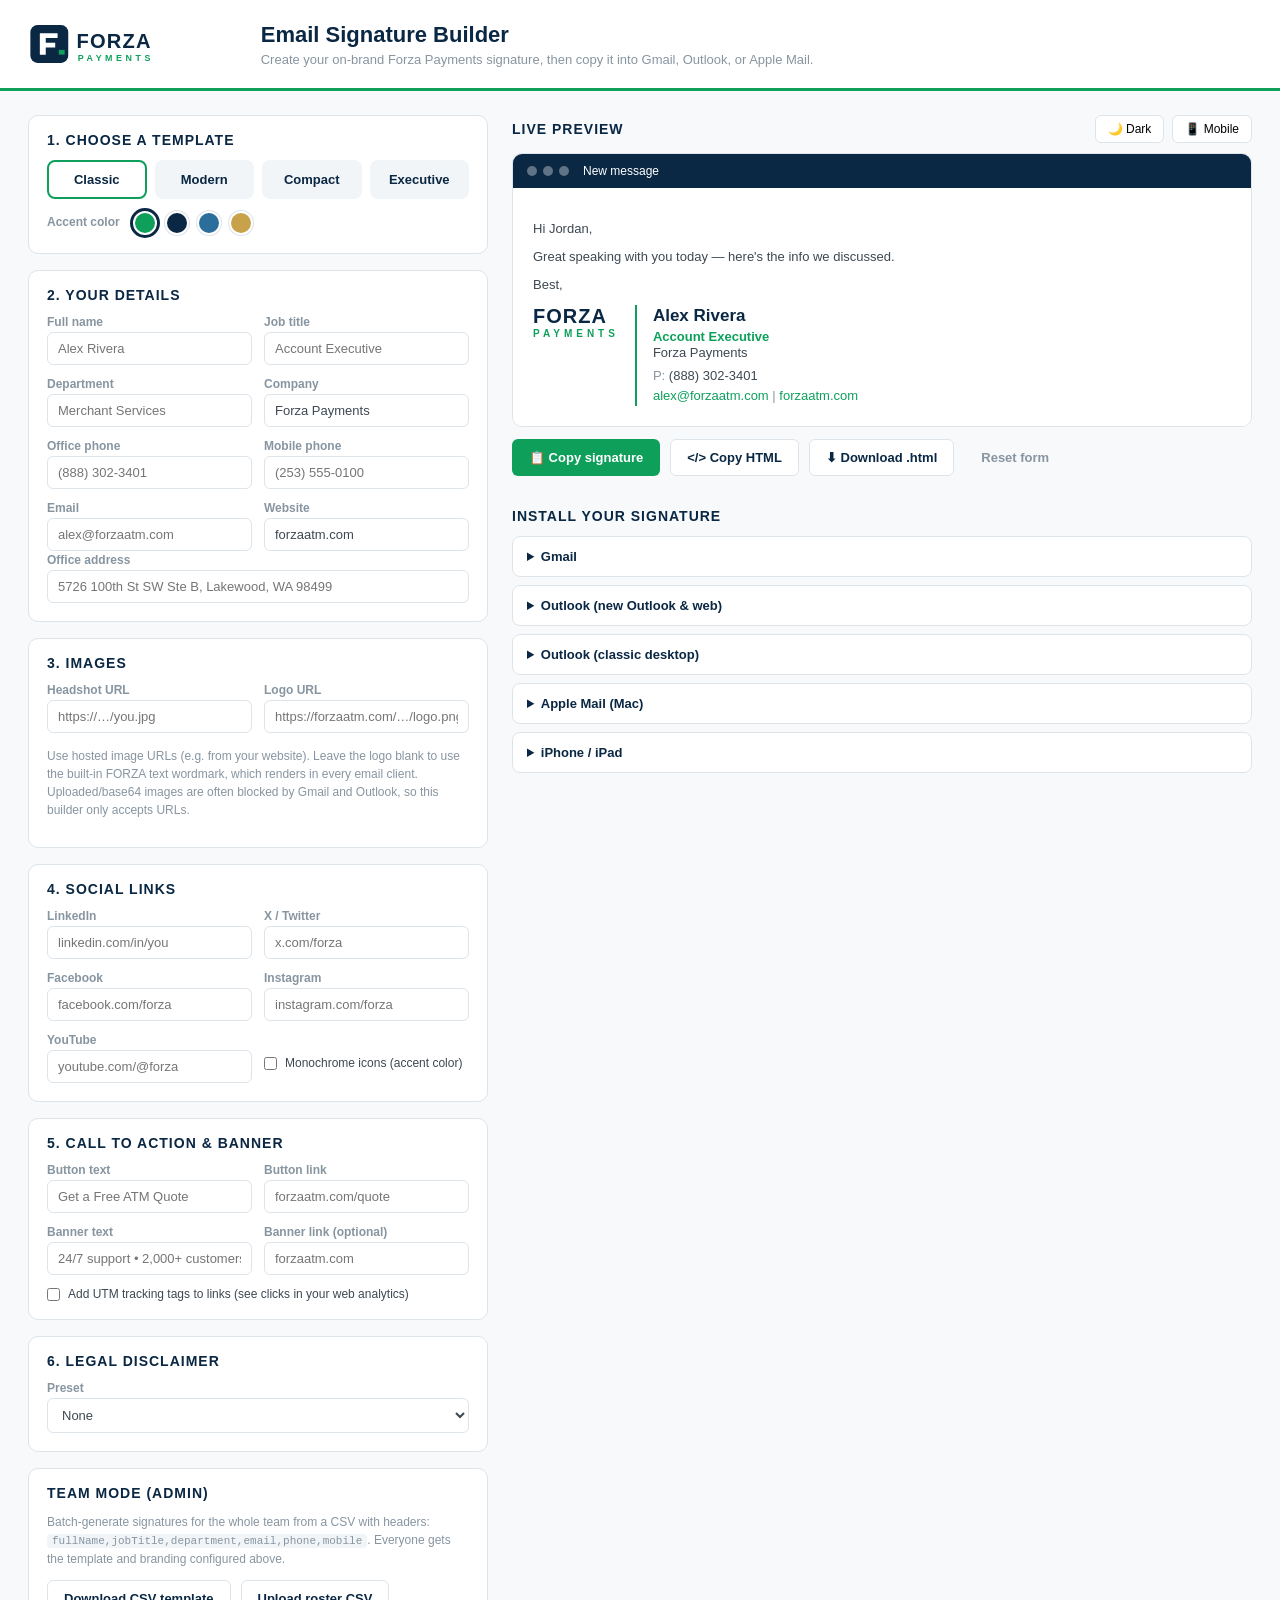
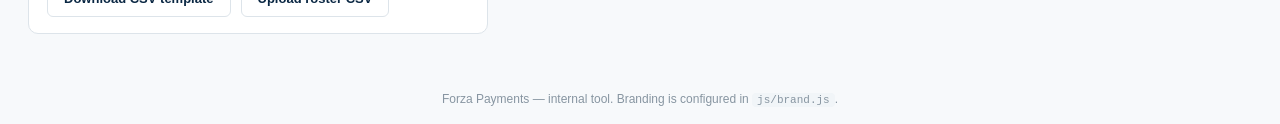
==== index.html @ 4112aaf0 "Add Forza Payments email signature builder Static, dependency-free web app with build plan (PLAN.md)" ====
<!DOCTYPE html>
<html lang="en">
<head>
<meta charset="UTF-8">
<meta name="viewport" content="width=device-width, initial-scale=1.0">
<title>Forza Payments — Email Signature Builder</title>
<link rel="stylesheet" href="css/styles.css">
<link rel="icon" href="assets/forza-logo.svg" type="image/svg+xml">
</head>
<body>
<header class="topbar">
  <img src="assets/forza-logo.svg" alt="Forza Payments" class="topbar-logo">
  <div>
    <h1>Email Signature Builder</h1>
    <p>Create your on-brand Forza Payments signature, then copy it into Gmail, Outlook, or Apple Mail.</p>
  </div>
</header>

<main class="layout">
  <!-- ===================== EDITOR ===================== -->
  <section class="editor" aria-label="Signature editor">

    <div class="panel">
      <h2>1. Choose a template</h2>
      <div class="template-picker" id="templatePicker">
        <button type="button" data-template="classic" class="active">Classic</button>
        <button type="button" data-template="modern">Modern</button>
        <button type="button" data-template="compact">Compact</button>
        <button type="button" data-template="executive">Executive</button>
      </div>
      <label class="inline-label">Accent color
        <span class="accent-picker" id="accentPicker"></span>
      </label>
    </div>

    <div class="panel">
      <h2>2. Your details</h2>
      <div class="grid-2">
        <label>Full name <input id="fullName" placeholder="Alex Rivera"></label>
        <label>Job title <input id="jobTitle" placeholder="Account Executive"></label>
        <label>Department <input id="department" placeholder="Merchant Services"></label>
        <label>Company <input id="company" value="Forza Payments"></label>
        <label>Office phone <input id="phone" placeholder="(888) 302-3401"></label>
        <label>Mobile phone <input id="mobile" placeholder="(253) 555-0100"></label>
        <label>Email <input id="email" type="email" placeholder="alex@forzaatm.com"></label>
        <label>Website <input id="website" value="forzaatm.com"></label>
      </div>
      <label>Office address <input id="address" placeholder="5726 100th St SW Ste B, Lakewood, WA 98499"></label>
    </div>

    <div class="panel">
      <h2>3. Images</h2>
      <div class="grid-2">
        <label>Headshot URL <input id="photoUrl" placeholder="https://…/you.jpg"></label>
        <label>Logo URL <input id="logoUrl" placeholder="https://forzaatm.com/…/logo.png"></label>
      </div>
      <p class="hint">Use hosted image URLs (e.g. from your website). Leave the logo blank to use the built-in FORZA text wordmark, which renders in every email client. Uploaded/base64 images are often blocked by Gmail and Outlook, so this builder only accepts URLs.</p>
    </div>

    <div class="panel">
      <h2>4. Social links</h2>
      <div class="grid-2">
        <label>LinkedIn <input id="linkedin" placeholder="linkedin.com/in/you"></label>
        <label>X / Twitter <input id="twitter" placeholder="x.com/forza"></label>
        <label>Facebook <input id="facebook" placeholder="facebook.com/forza"></label>
        <label>Instagram <input id="instagram" placeholder="instagram.com/forza"></label>
        <label>YouTube <input id="youtube" placeholder="youtube.com/@forza"></label>
        <label class="checkbox-label"><input type="checkbox" id="monoSocial"> Monochrome icons (accent color)</label>
      </div>
    </div>

    <div class="panel">
      <h2>5. Call to action &amp; banner</h2>
      <div class="grid-2">
        <label>Button text <input id="ctaText" placeholder="Get a Free ATM Quote"></label>
        <label>Button link <input id="ctaUrl" placeholder="forzaatm.com/quote"></label>
        <label>Banner text <input id="bannerText" placeholder="24/7 support • 2,000+ customers nationwide"></label>
        <label>Banner link (optional) <input id="bannerUrl" placeholder="forzaatm.com"></label>
      </div>
      <label class="checkbox-label"><input type="checkbox" id="utmEnabled"> Add UTM tracking tags to links (see clicks in your web analytics)</label>
      <label id="utmCampaignWrap" class="hidden">Campaign name <input id="utmCampaign" placeholder="forza-signature"></label>
    </div>

    <div class="panel">
      <h2>6. Legal disclaimer</h2>
      <label>Preset
        <select id="disclaimer">
          <option value="none">None</option>
          <option value="confidentiality">Confidentiality notice</option>
          <option value="environment">Environmental note</option>
          <option value="full">Full legal (confidentiality + company)</option>
          <option value="custom">Custom…</option>
        </select>
      </label>
      <label id="customDisclaimerWrap" class="hidden">Custom text <textarea id="customDisclaimer" rows="3"></textarea></label>
    </div>

    <div class="panel">
      <h2>Team mode (admin)</h2>
      <p class="hint">Batch-generate signatures for the whole team from a CSV with headers:
      <code>fullName,jobTitle,department,email,phone,mobile</code>. Everyone gets the template and
      branding configured above.</p>
      <div class="row-buttons">
        <button type="button" class="btn secondary" id="csvTemplateBtn">Download CSV template</button>
        <label class="btn secondary file-btn">Upload roster CSV<input type="file" id="csvUpload" accept=".csv" hidden></label>
      </div>
      <div id="csvStatus" class="hint"></div>
    </div>
  </section>

  <!-- ===================== PREVIEW ===================== -->
  <section class="preview-pane" aria-label="Signature preview">
    <div class="preview-toolbar">
      <h2>Live preview</h2>
      <div class="toggles">
        <button type="button" id="darkToggle" class="toggle" title="Preview on dark background">🌙 Dark</button>
        <button type="button" id="mobileToggle" class="toggle" title="Preview at phone width">📱 Mobile</button>
      </div>
    </div>

    <div class="email-mock" id="emailMock">
      <div class="email-mock-header">
        <span class="mock-dot"></span><span class="mock-dot"></span><span class="mock-dot"></span>
        <span class="mock-title">New message</span>
      </div>
      <div class="email-mock-body" id="emailMockBody">
        <p class="mock-text">Hi Jordan,</p>
        <p class="mock-text">Great speaking with you today — here's the info we discussed.</p>
        <p class="mock-text">Best,</p>
        <div id="signaturePreview"></div>
      </div>
    </div>

    <div class="row-buttons export-row">
      <button type="button" class="btn primary" id="copyRichBtn">📋 Copy signature</button>
      <button type="button" class="btn secondary" id="copyHtmlBtn">&lt;/&gt; Copy HTML</button>
      <button type="button" class="btn secondary" id="downloadBtn">⬇ Download .html</button>
      <button type="button" class="btn ghost" id="resetBtn">Reset form</button>
    </div>
    <div id="toast" class="toast" role="status"></div>

    <div class="guides">
      <h2>Install your signature</h2>
      <details>
        <summary>Gmail</summary>
        <ol>
          <li>Click <b>Copy signature</b> above.</li>
          <li>In Gmail, open <b>⚙ Settings → See all settings → General</b>.</li>
          <li>Under <b>Signature</b>, click <b>Create new</b>, name it, and paste (Ctrl/Cmd+V) into the box.</li>
          <li>Set it as the default for new emails and replies, then <b>Save Changes</b> at the bottom.</li>
        </ol>
      </details>
      <details>
        <summary>Outlook (new Outlook &amp; web)</summary>
        <ol>
          <li>Click <b>Copy signature</b> above.</li>
          <li>Go to <b>Settings → Account → Signatures</b>.</li>
          <li>Create a new signature, paste into the editor, and select it under default signatures.</li>
          <li>Click <b>Save</b>.</li>
        </ol>
      </details>
      <details>
        <summary>Outlook (classic desktop)</summary>
        <ol>
          <li>Click <b>Copy signature</b> above.</li>
          <li>Open <b>File → Options → Mail → Signatures…</b></li>
          <li>Click <b>New</b>, name it, paste into the edit box, and choose it for new messages and replies.</li>
          <li>Click <b>OK</b>.</li>
        </ol>
      </details>
      <details>
        <summary>Apple Mail (Mac)</summary>
        <ol>
          <li>Click <b>Copy signature</b> above.</li>
          <li>Open <b>Mail → Settings → Signatures</b>, pick your account, and click <b>+</b>.</li>
          <li>Uncheck <b>Always match my default message font</b>, then paste into the signature area.</li>
          <li>Drag the signature onto your account and select it in the composer.</li>
        </ol>
      </details>
      <details>
        <summary>iPhone / iPad</summary>
        <ol>
          <li>Email yourself a message containing the signature (or open this page on your phone and copy).</li>
          <li>Select and copy the signature from the received email.</li>
          <li>Open <b>Settings → Mail → Signature</b> and paste. If formatting drops, shake the device and tap <b>Undo</b> to restore rich formatting.</li>
        </ol>
      </details>
    </div>
  </section>
</main>

<footer class="footer">
  Forza Payments — internal tool. Branding is configured in <code>js/brand.js</code>.
</footer>

<script src="js/brand.js"></script>
<script src="js/templates.js"></script>
<script src="js/app.js"></script>
</body>
</html>
---- css/styles.css ----
/* Forza Payments signature builder — app chrome styles.
   Brand palette mirrors js/brand.js; update both together. */
:root {
  --forza-primary: #0A2743;
  --forza-accent: #0E9F5B;
  --forza-accent-dark: #0B7A46;
  --forza-text: #3D4852;
  --forza-muted: #8795A1;
  --forza-light: #F1F5F8;
  --forza-border: #DDE4EA;
  --forza-bg: #F7F9FB;
  --radius: 10px;
}

* { box-sizing: border-box; }

body {
  margin: 0;
  font-family: Arial, Helvetica, sans-serif;
  color: var(--forza-text);
  background: var(--forza-bg);
}

.topbar {
  display: flex;
  align-items: center;
  gap: 20px;
  padding: 18px 28px;
  background: #fff;
  border-bottom: 3px solid var(--forza-accent);
}
.topbar-logo { height: 52px; }
.topbar h1 { margin: 0; font-size: 22px; color: var(--forza-primary); }
.topbar p { margin: 4px 0 0; font-size: 13px; color: var(--forza-muted); }

.layout {
  display: grid;
  grid-template-columns: minmax(340px, 460px) 1fr;
  gap: 24px;
  padding: 24px 28px;
  max-width: 1400px;
  margin: 0 auto;
}
@media (max-width: 980px) { .layout { grid-template-columns: 1fr; } }

.panel {
  background: #fff;
  border: 1px solid var(--forza-border);
  border-radius: var(--radius);
  padding: 16px 18px;
  margin-bottom: 16px;
}
.panel h2 {
  margin: 0 0 12px;
  font-size: 14px;
  text-transform: uppercase;
  letter-spacing: 1px;
  color: var(--forza-primary);
}

.grid-2 { display: grid; grid-template-columns: 1fr 1fr; gap: 10px 12px; }
@media (max-width: 480px) { .grid-2 { grid-template-columns: 1fr; } }

label { display: block; font-size: 12px; font-weight: bold; color: var(--forza-muted); margin-bottom: 2px; }
input, select, textarea {
  width: 100%;
  margin-top: 3px;
  padding: 8px 10px;
  font-size: 13px;
  font-family: inherit;
  color: var(--forza-text);
  border: 1px solid var(--forza-border);
  border-radius: 6px;
  background: #fff;
}
input:focus, select:focus, textarea:focus {
  outline: 2px solid var(--forza-accent);
  outline-offset: -1px;
  border-color: var(--forza-accent);
}
.checkbox-label { display: flex; align-items: center; gap: 8px; font-weight: normal; color: var(--forza-text); margin-top: 10px; }
.checkbox-label input { width: auto; margin: 0; }
.inline-label { margin-top: 12px; }
.hidden { display: none; }
.hint { font-size: 12px; color: var(--forza-muted); line-height: 1.5; }
code { background: var(--forza-light); padding: 1px 5px; border-radius: 4px; font-size: 11px; }

.template-picker { display: flex; gap: 8px; flex-wrap: wrap; }
.template-picker button {
  flex: 1;
  min-width: 90px;
  padding: 10px 8px;
  font-size: 13px;
  font-weight: bold;
  color: var(--forza-primary);
  background: var(--forza-light);
  border: 2px solid transparent;
  border-radius: 8px;
  cursor: pointer;
}
.template-picker button.active { border-color: var(--forza-accent); background: #fff; }

.accent-picker { display: inline-flex; gap: 8px; margin-left: 10px; vertical-align: middle; }
.accent-swatch {
  width: 24px; height: 24px;
  border-radius: 50%;
  border: 2px solid #fff;
  box-shadow: 0 0 0 1px var(--forza-border);
  cursor: pointer;
  padding: 0;
}
.accent-swatch.active { box-shadow: 0 0 0 3px var(--forza-primary); }

/* ---------- preview ---------- */
.preview-pane { position: sticky; top: 16px; align-self: start; }
.preview-toolbar { display: flex; justify-content: space-between; align-items: center; margin-bottom: 10px; }
.preview-toolbar h2 { margin: 0; font-size: 14px; text-transform: uppercase; letter-spacing: 1px; color: var(--forza-primary); }
.toggles { display: flex; gap: 8px; }
.toggle {
  padding: 6px 12px;
  font-size: 12px;
  border: 1px solid var(--forza-border);
  border-radius: 6px;
  background: #fff;
  cursor: pointer;
}
.toggle.active { background: var(--forza-primary); color: #fff; border-color: var(--forza-primary); }

.email-mock {
  background: #fff;
  border: 1px solid var(--forza-border);
  border-radius: var(--radius);
  overflow: hidden;
  transition: max-width 0.25s;
}
.email-mock.mobile { max-width: 390px; }
.email-mock-header {
  display: flex;
  align-items: center;
  gap: 6px;
  padding: 10px 14px;
  background: var(--forza-primary);
}
.mock-dot { width: 10px; height: 10px; border-radius: 50%; background: rgba(255,255,255,0.35); }
.mock-title { margin-left: 8px; color: #fff; font-size: 12px; }
.email-mock-body { padding: 20px; overflow-x: auto; background: #fff; }
.email-mock.dark .email-mock-body { background: #1F2933; }
.email-mock.dark .mock-text { color: #CBD2D9; }
.mock-text { font-size: 13px; color: var(--forza-text); }

.row-buttons { display: flex; gap: 10px; flex-wrap: wrap; margin-top: 12px; }
.btn {
  padding: 10px 16px;
  font-size: 13px;
  font-weight: bold;
  border-radius: 6px;
  border: 1px solid transparent;
  cursor: pointer;
}
.btn.primary { background: var(--forza-accent); color: #fff; }
.btn.primary:hover { background: var(--forza-accent-dark); }
.btn.secondary { background: #fff; color: var(--forza-primary); border-color: var(--forza-border); }
.btn.secondary:hover { border-color: var(--forza-accent); }
.btn.ghost { background: transparent; color: var(--forza-muted); }
.file-btn { display: inline-flex; align-items: center; margin: 0; font-size: 13px; }

.toast {
  margin-top: 10px;
  padding: 0 14px;
  max-height: 0;
  overflow: hidden;
  font-size: 13px;
  font-weight: bold;
  color: #fff;
  background: var(--forza-primary);
  border-radius: 6px;
  transition: all 0.25s;
}
.toast.show { max-height: 60px; padding: 10px 14px; }

.guides { margin-top: 22px; }
.guides h2 { font-size: 14px; text-transform: uppercase; letter-spacing: 1px; color: var(--forza-primary); }
.guides details {
  background: #fff;
  border: 1px solid var(--forza-border);
  border-radius: 8px;
  margin-bottom: 8px;
  padding: 0 14px;
}
.guides summary { padding: 12px 0; font-weight: bold; font-size: 13px; color: var(--forza-primary); cursor: pointer; }
.guides ol { font-size: 13px; line-height: 1.7; margin: 0 0 12px; }

.footer {
  text-align: center;
  padding: 18px;
  font-size: 12px;
  color: var(--forza-muted);
}
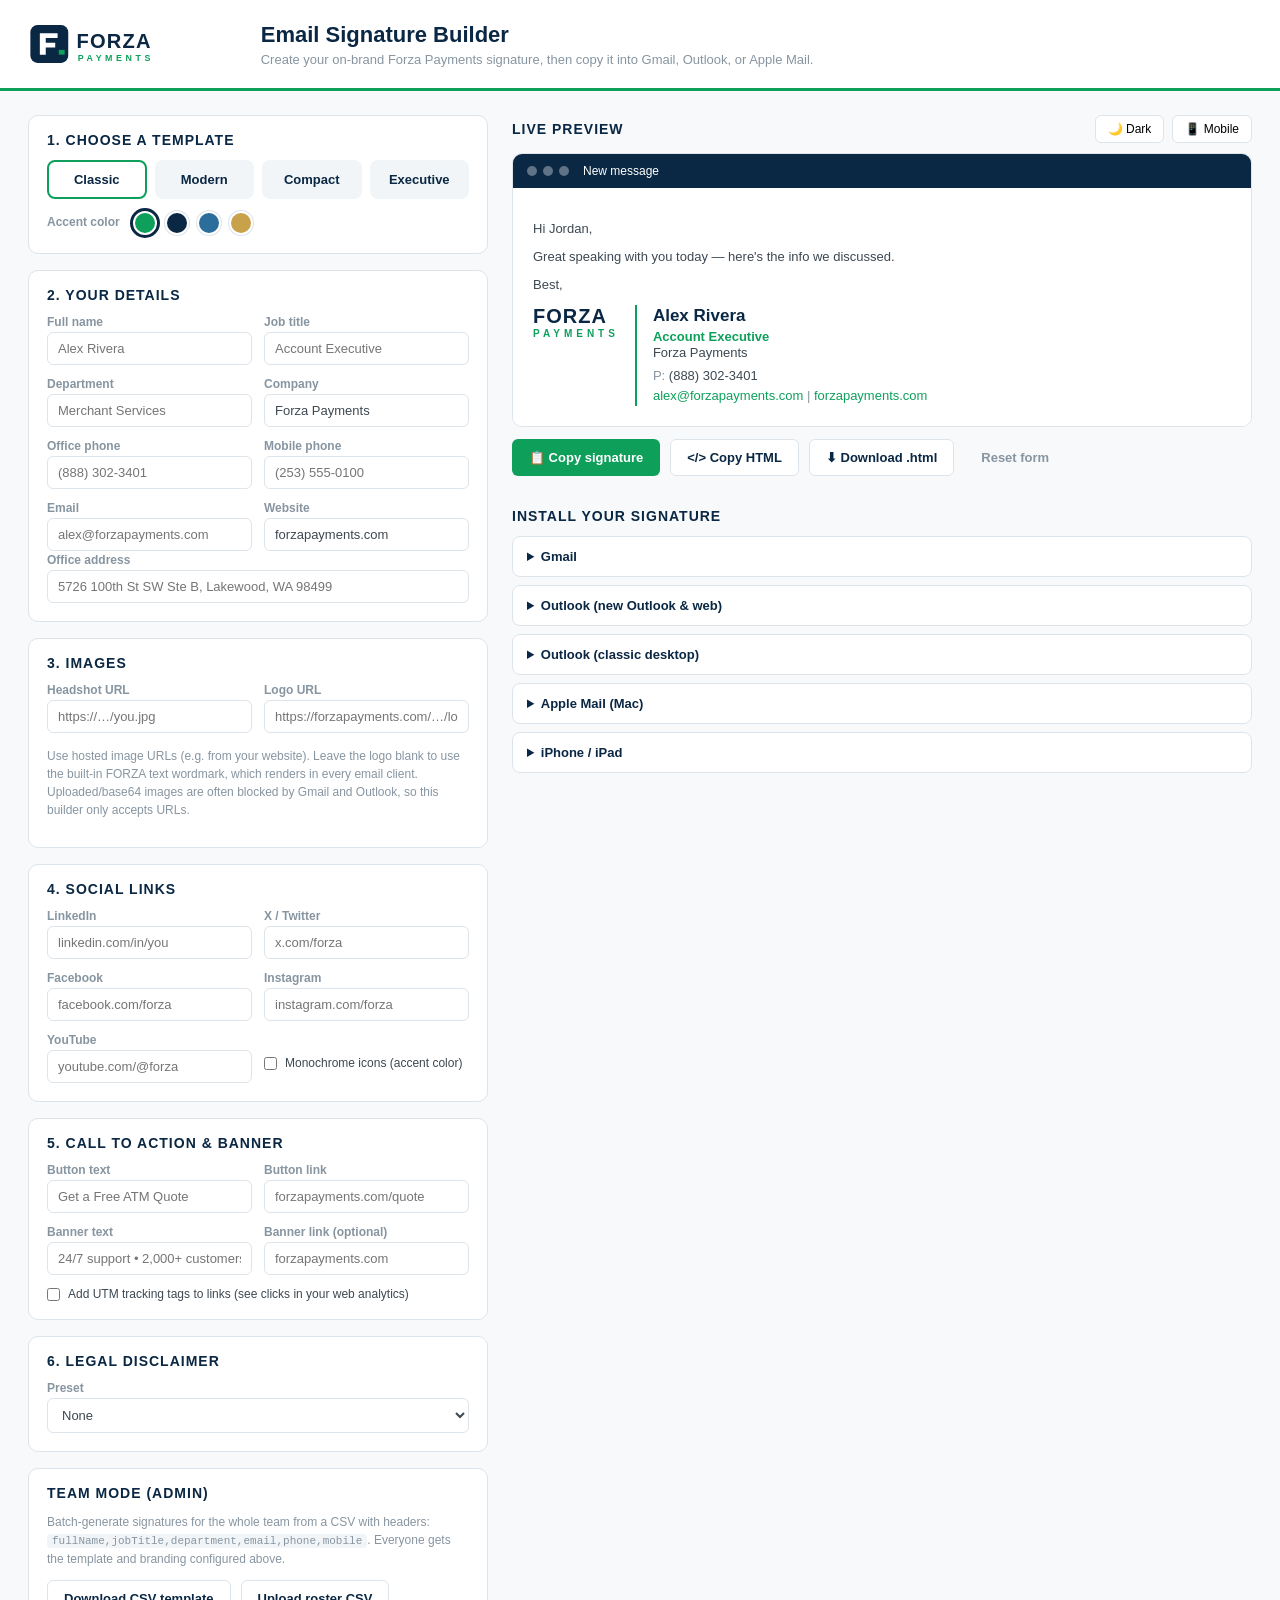
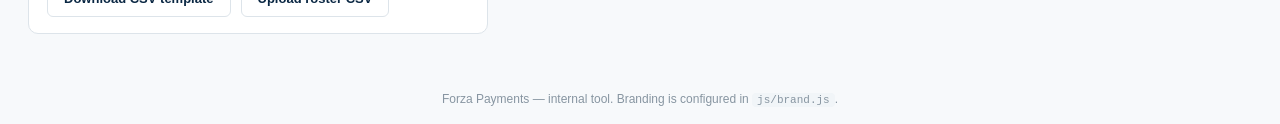
==== commit 682e3704: "Default signature domain to forzapayments.com Email placeholders, website default, demo data, and th" ====
--- a/index.html
+++ b/index.html
@@ -42,8 +42,8 @@
         <label>Company <input id="company" value="Forza Payments"></label>
         <label>Office phone <input id="phone" placeholder="(888) 302-3401"></label>
         <label>Mobile phone <input id="mobile" placeholder="(253) 555-0100"></label>
-        <label>Email <input id="email" type="email" placeholder="alex@forzaatm.com"></label>
-        <label>Website <input id="website" value="forzaatm.com"></label>
+        <label>Email <input id="email" type="email" placeholder="alex@forzapayments.com"></label>
+        <label>Website <input id="website" value="forzapayments.com"></label>
       </div>
       <label>Office address <input id="address" placeholder="5726 100th St SW Ste B, Lakewood, WA 98499"></label>
     </div>
@@ -52,7 +52,7 @@
       <h2>3. Images</h2>
       <div class="grid-2">
         <label>Headshot URL <input id="photoUrl" placeholder="https://…/you.jpg"></label>
-        <label>Logo URL <input id="logoUrl" placeholder="https://forzaatm.com/…/logo.png"></label>
+        <label>Logo URL <input id="logoUrl" placeholder="https://forzapayments.com/…/logo.png"></label>
       </div>
       <p class="hint">Use hosted image URLs (e.g. from your website). Leave the logo blank to use the built-in FORZA text wordmark, which renders in every email client. Uploaded/base64 images are often blocked by Gmail and Outlook, so this builder only accepts URLs.</p>
     </div>
@@ -73,9 +73,9 @@
       <h2>5. Call to action &amp; banner</h2>
       <div class="grid-2">
         <label>Button text <input id="ctaText" placeholder="Get a Free ATM Quote"></label>
-        <label>Button link <input id="ctaUrl" placeholder="forzaatm.com/quote"></label>
+        <label>Button link <input id="ctaUrl" placeholder="forzapayments.com/quote"></label>
         <label>Banner text <input id="bannerText" placeholder="24/7 support • 2,000+ customers nationwide"></label>
-        <label>Banner link (optional) <input id="bannerUrl" placeholder="forzaatm.com"></label>
+        <label>Banner link (optional) <input id="bannerUrl" placeholder="forzapayments.com"></label>
       </div>
       <label class="checkbox-label"><input type="checkbox" id="utmEnabled"> Add UTM tracking tags to links (see clicks in your web analytics)</label>
       <label id="utmCampaignWrap" class="hidden">Campaign name <input id="utmCampaign" placeholder="forza-signature"></label>
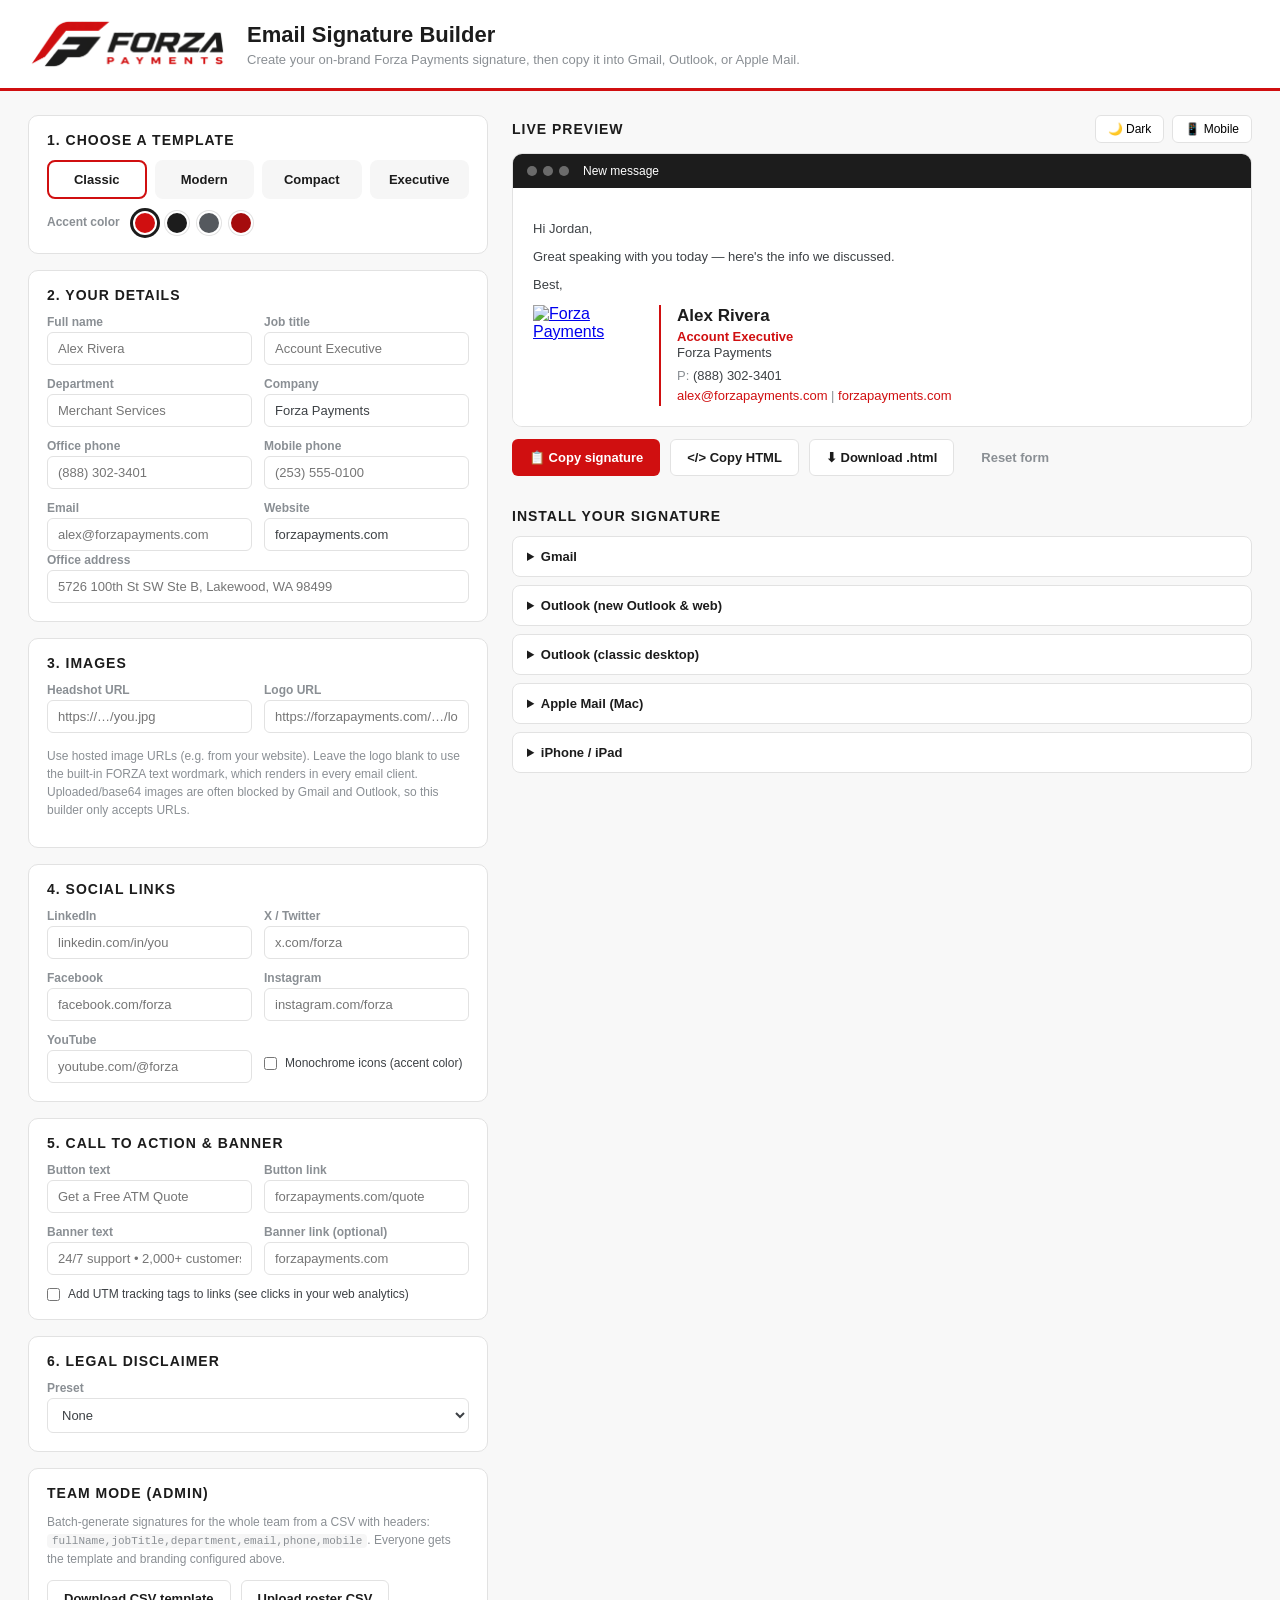
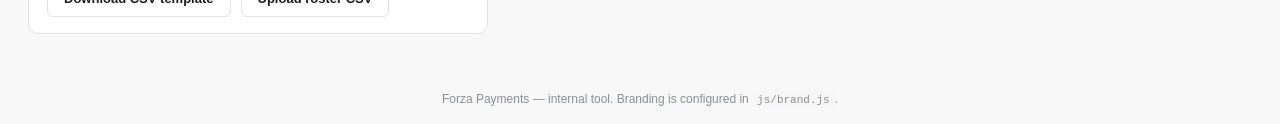
==== commit 90e8e880: "Apply official Forza Payments branding Add the official logo assets (full lockup, icon, white-bg var" ====
--- a/index.html
+++ b/index.html
@@ -5,11 +5,11 @@
 <meta name="viewport" content="width=device-width, initial-scale=1.0">
 <title>Forza Payments — Email Signature Builder</title>
 <link rel="stylesheet" href="css/styles.css">
-<link rel="icon" href="assets/forza-logo.svg" type="image/svg+xml">
+<link rel="icon" href="assets/forza-icon.png" type="image/png">
 </head>
 <body>
 <header class="topbar">
-  <img src="assets/forza-logo.svg" alt="Forza Payments" class="topbar-logo">
+  <img src="assets/forza-logo.png" alt="Forza Payments" class="topbar-logo">
   <div>
     <h1>Email Signature Builder</h1>
     <p>Create your on-brand Forza Payments signature, then copy it into Gmail, Outlook, or Apple Mail.</p>
--- a/css/styles.css
+++ b/css/styles.css
@@ -1,14 +1,14 @@
 /* Forza Payments signature builder — app chrome styles.
    Brand palette mirrors js/brand.js; update both together. */
 :root {
-  --forza-primary: #0A2743;
-  --forza-accent: #0E9F5B;
-  --forza-accent-dark: #0B7A46;
-  --forza-text: #3D4852;
-  --forza-muted: #8795A1;
-  --forza-light: #F1F5F8;
-  --forza-border: #DDE4EA;
-  --forza-bg: #F7F9FB;
+  --forza-primary: #1C1C1C;
+  --forza-accent: #D00F10;
+  --forza-accent-dark: #A50C0D;
+  --forza-text: #3D4145;
+  --forza-muted: #8A8F94;
+  --forza-light: #F6F6F6;
+  --forza-border: #E2E2E2;
+  --forza-bg: #F8F8F8;
   --radius: 10px;
 }
 
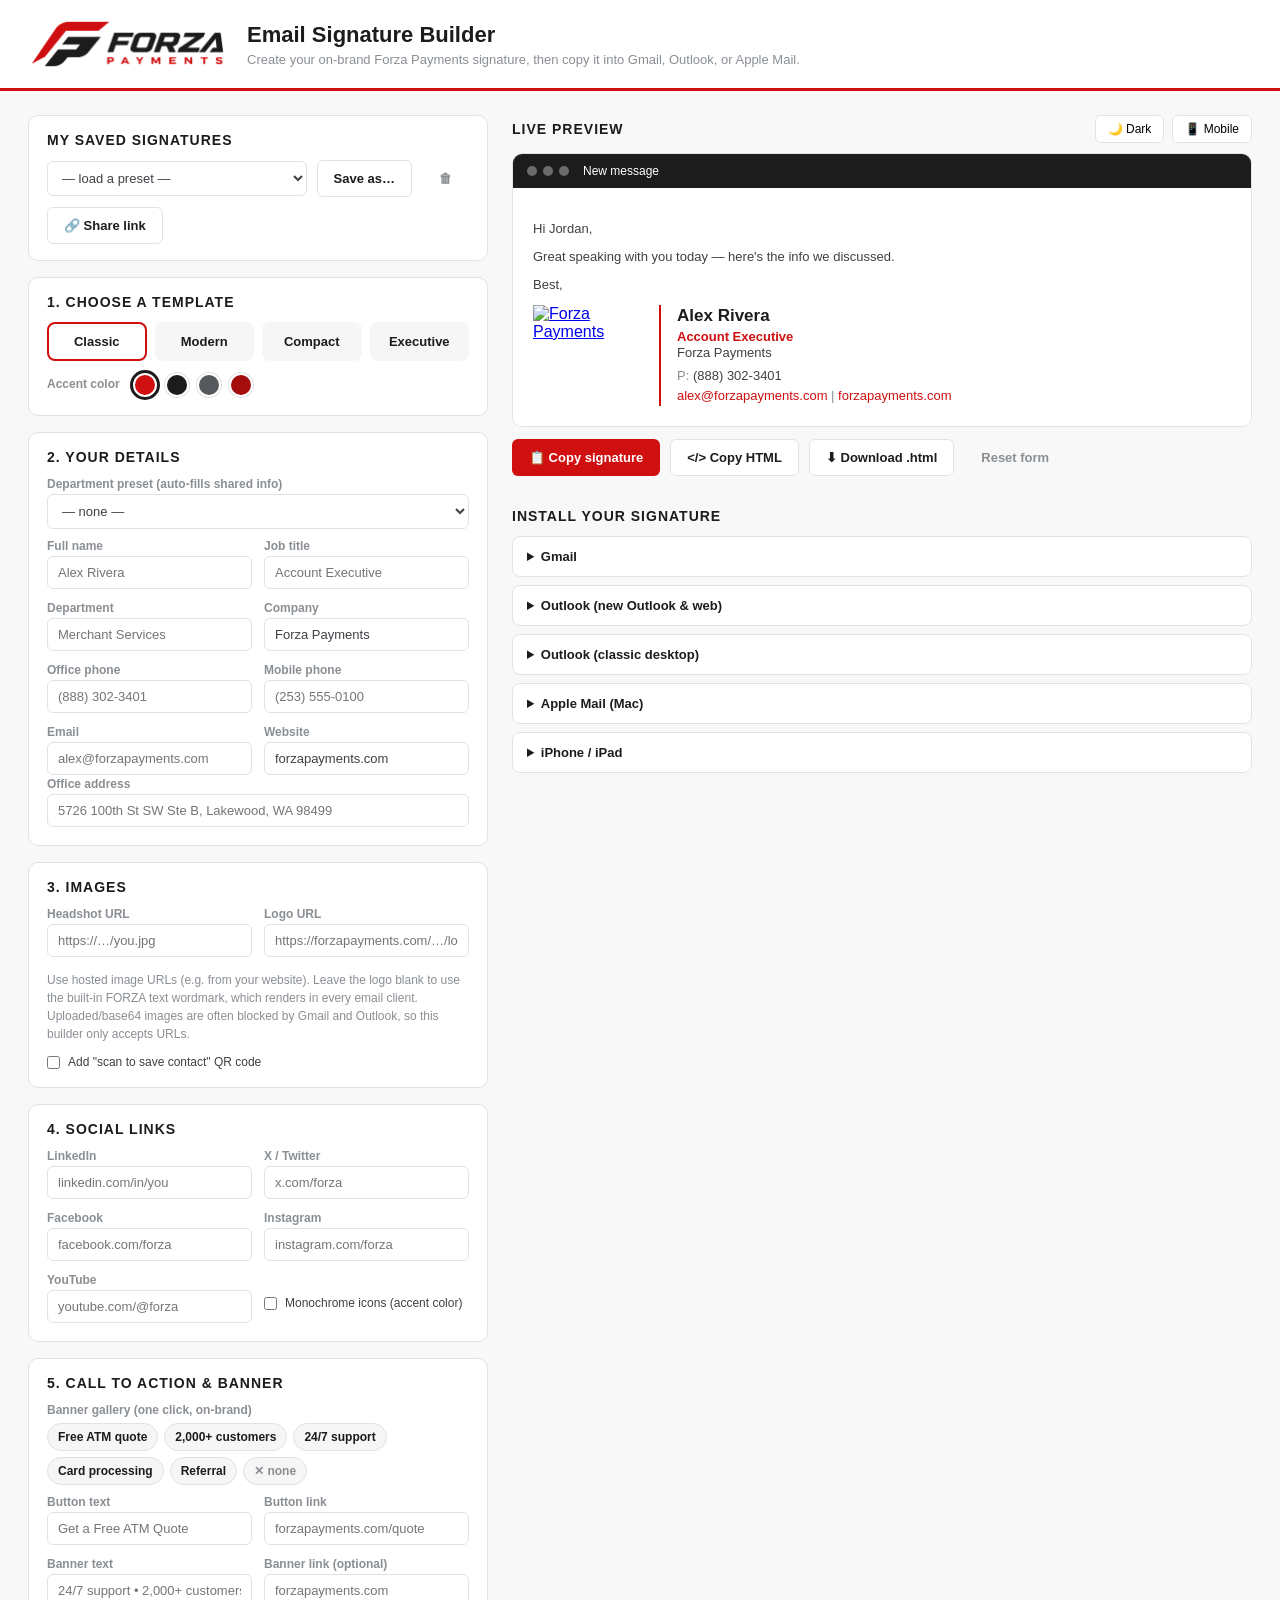
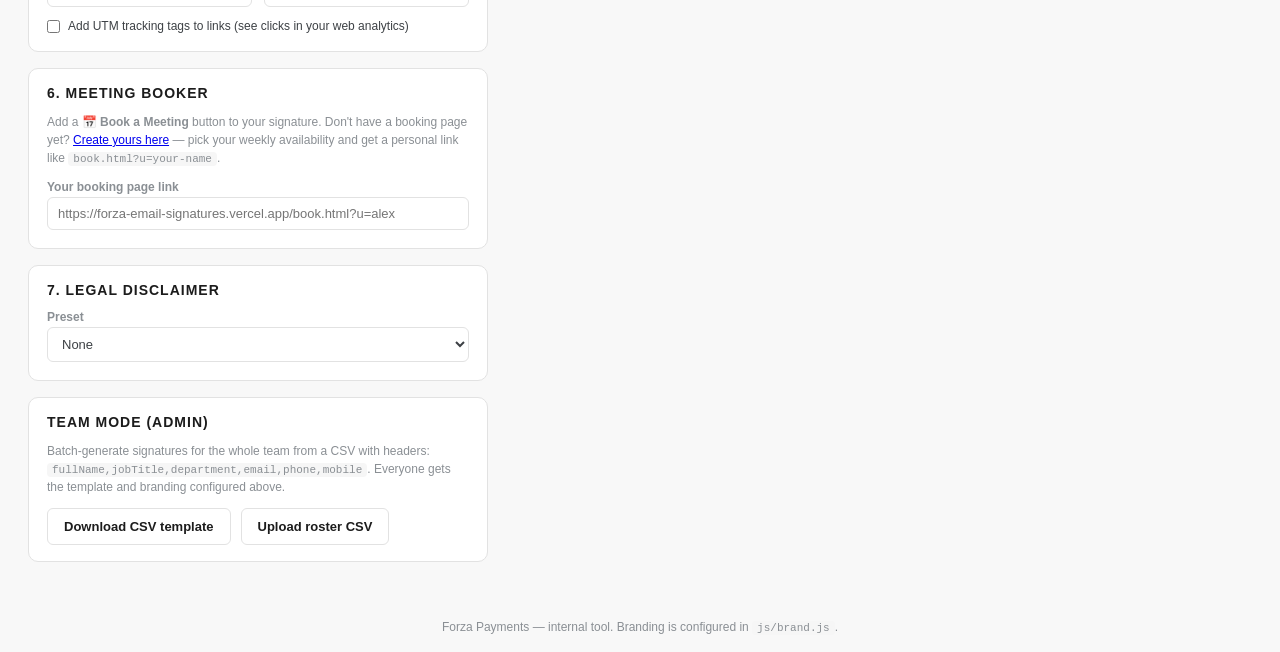
==== commit 8a37d162: "Add saved presets, banner gallery, QR, departments, and meeting booker Quick wins in the builder: na" ====
--- a/index.html
+++ b/index.html
@@ -21,6 +21,17 @@
   <section class="editor" aria-label="Signature editor">
 
     <div class="panel">
+      <h2>My saved signatures</h2>
+      <div class="row-buttons preset-row">
+        <select id="presetSelect" style="flex:1;min-width:140px;"><option value="">— load a preset —</option></select>
+        <button type="button" class="btn secondary" id="presetSaveBtn">Save as…</button>
+        <button type="button" class="btn ghost" id="presetDeleteBtn" title="Delete selected preset">🗑</button>
+        <button type="button" class="btn secondary" id="shareLinkBtn" title="Copy a link that opens the builder pre-filled with this signature">🔗 Share link</button>
+      </div>
+      <div id="presetStatus" class="hint"></div>
+    </div>
+
+    <div class="panel">
       <h2>1. Choose a template</h2>
       <div class="template-picker" id="templatePicker">
         <button type="button" data-template="classic" class="active">Classic</button>
@@ -35,7 +46,10 @@
 
     <div class="panel">
       <h2>2. Your details</h2>
-      <div class="grid-2">
+      <label>Department preset (auto-fills shared info)
+        <select id="departmentPreset"></select>
+      </label>
+      <div class="grid-2" style="margin-top:10px;">
         <label>Full name <input id="fullName" placeholder="Alex Rivera"></label>
         <label>Job title <input id="jobTitle" placeholder="Account Executive"></label>
         <label>Department <input id="department" placeholder="Merchant Services"></label>
@@ -55,6 +69,7 @@
         <label>Logo URL <input id="logoUrl" placeholder="https://forzapayments.com/…/logo.png"></label>
       </div>
       <p class="hint">Use hosted image URLs (e.g. from your website). Leave the logo blank to use the built-in FORZA text wordmark, which renders in every email client. Uploaded/base64 images are often blocked by Gmail and Outlook, so this builder only accepts URLs.</p>
+      <label class="checkbox-label"><input type="checkbox" id="qrEnabled"> Add "scan to save contact" QR code</label>
     </div>
 
     <div class="panel">
@@ -71,7 +86,10 @@
 
     <div class="panel">
       <h2>5. Call to action &amp; banner</h2>
-      <div class="grid-2">
+      <label>Banner gallery (one click, on-brand)
+        <span class="banner-gallery" id="bannerGallery"></span>
+      </label>
+      <div class="grid-2" style="margin-top:10px;">
         <label>Button text <input id="ctaText" placeholder="Get a Free ATM Quote"></label>
         <label>Button link <input id="ctaUrl" placeholder="forzapayments.com/quote"></label>
         <label>Banner text <input id="bannerText" placeholder="24/7 support • 2,000+ customers nationwide"></label>
@@ -82,7 +100,15 @@
     </div>
 
     <div class="panel">
-      <h2>6. Legal disclaimer</h2>
+      <h2>6. Meeting booker</h2>
+      <p class="hint">Add a <b>📅 Book a Meeting</b> button to your signature. Don't have a booking
+      page yet? <a href="meetings.html" target="_blank">Create yours here</a> — pick your weekly
+      availability and get a personal link like <code>book.html?u=your-name</code>.</p>
+      <label>Your booking page link <input id="bookingUrl" placeholder="https://forza-email-signatures.vercel.app/book.html?u=alex"></label>
+    </div>
+
+    <div class="panel">
+      <h2>7. Legal disclaimer</h2>
       <label>Preset
         <select id="disclaimer">
           <option value="none">None</option>
--- a/css/styles.css
+++ b/css/styles.css
@@ -196,3 +196,20 @@
   font-size: 12px;
   color: var(--forza-muted);
 }
+
+/* ---------- presets & banner gallery ---------- */
+.preset-row { align-items: center; }
+.preset-row select { width: auto; margin-top: 0; }
+.banner-gallery { display: flex; flex-wrap: wrap; gap: 6px; margin-top: 6px; }
+.banner-chip {
+  padding: 6px 10px;
+  font-size: 12px;
+  font-weight: bold;
+  color: var(--forza-primary);
+  background: var(--forza-light);
+  border: 1px solid var(--forza-border);
+  border-radius: 999px;
+  cursor: pointer;
+}
+.banner-chip:hover { border-color: var(--forza-accent); color: var(--forza-accent); }
+.banner-chip-clear { color: var(--forza-muted); }
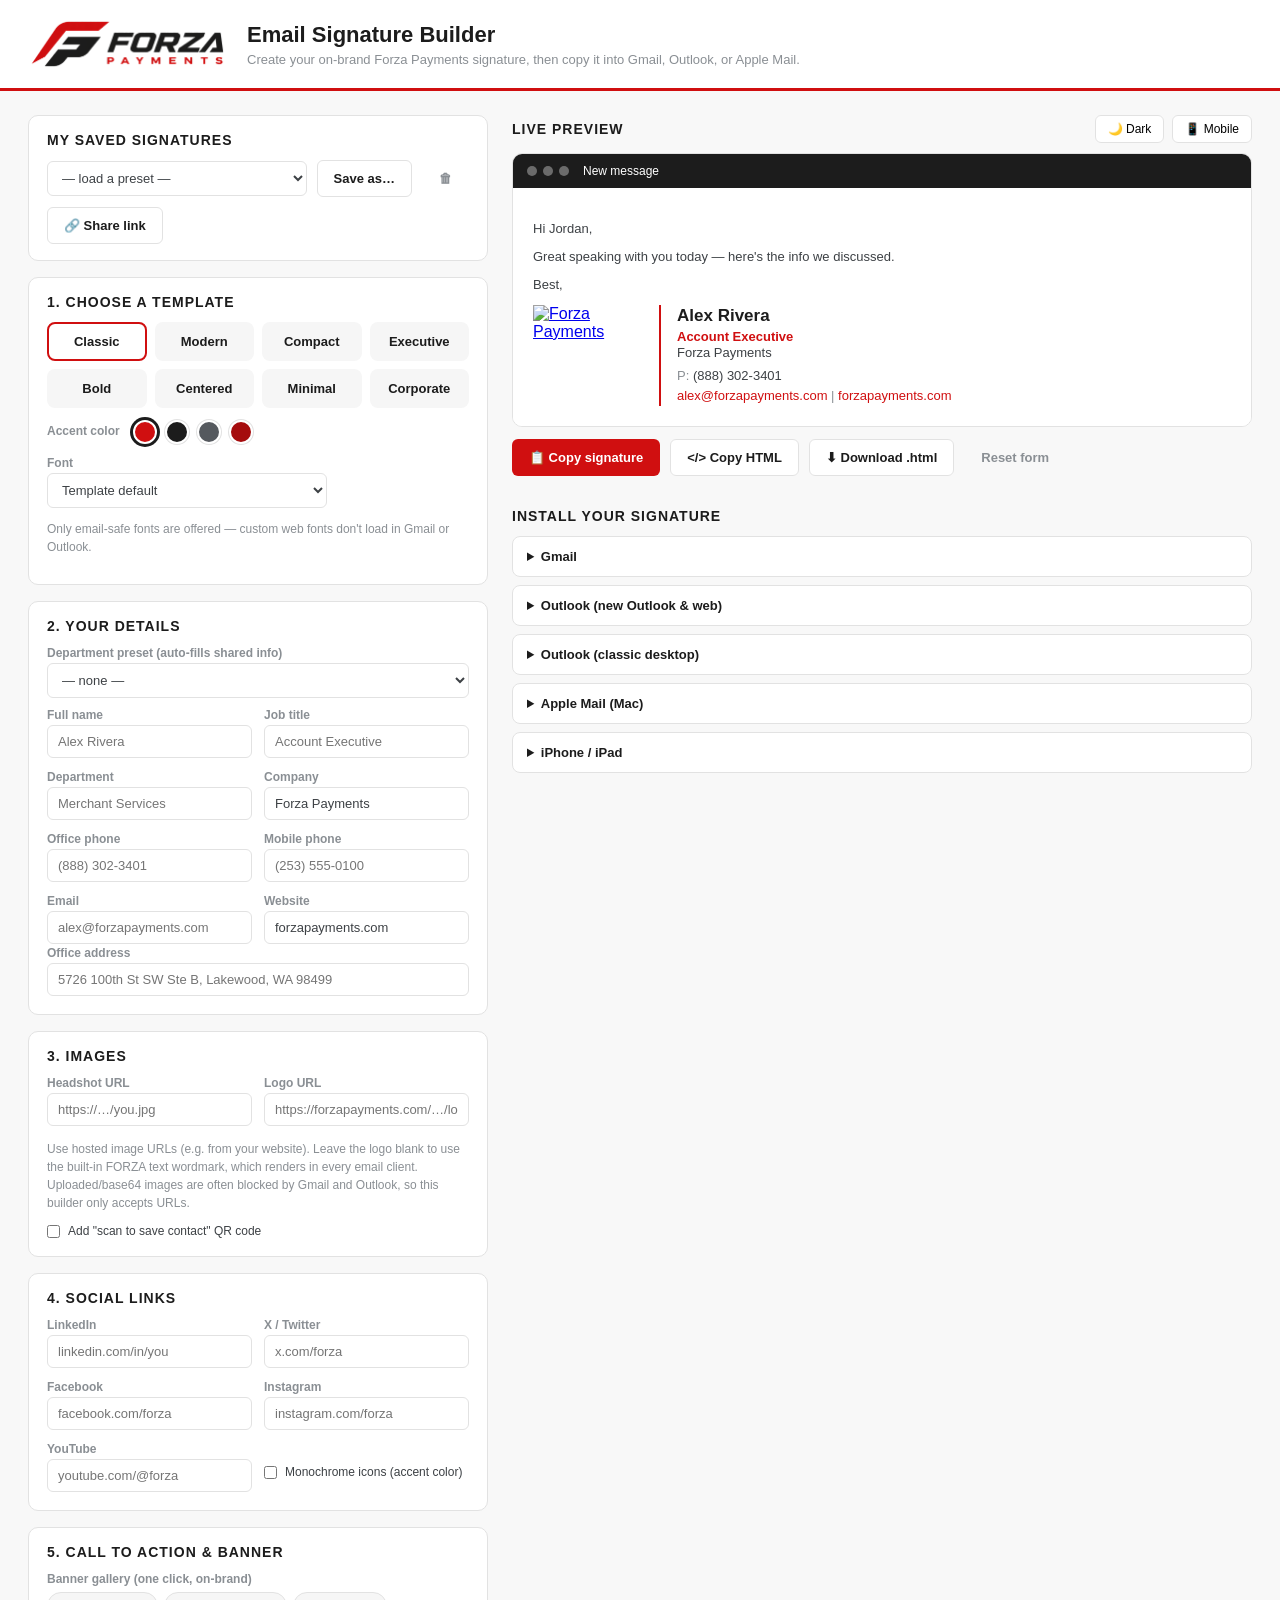
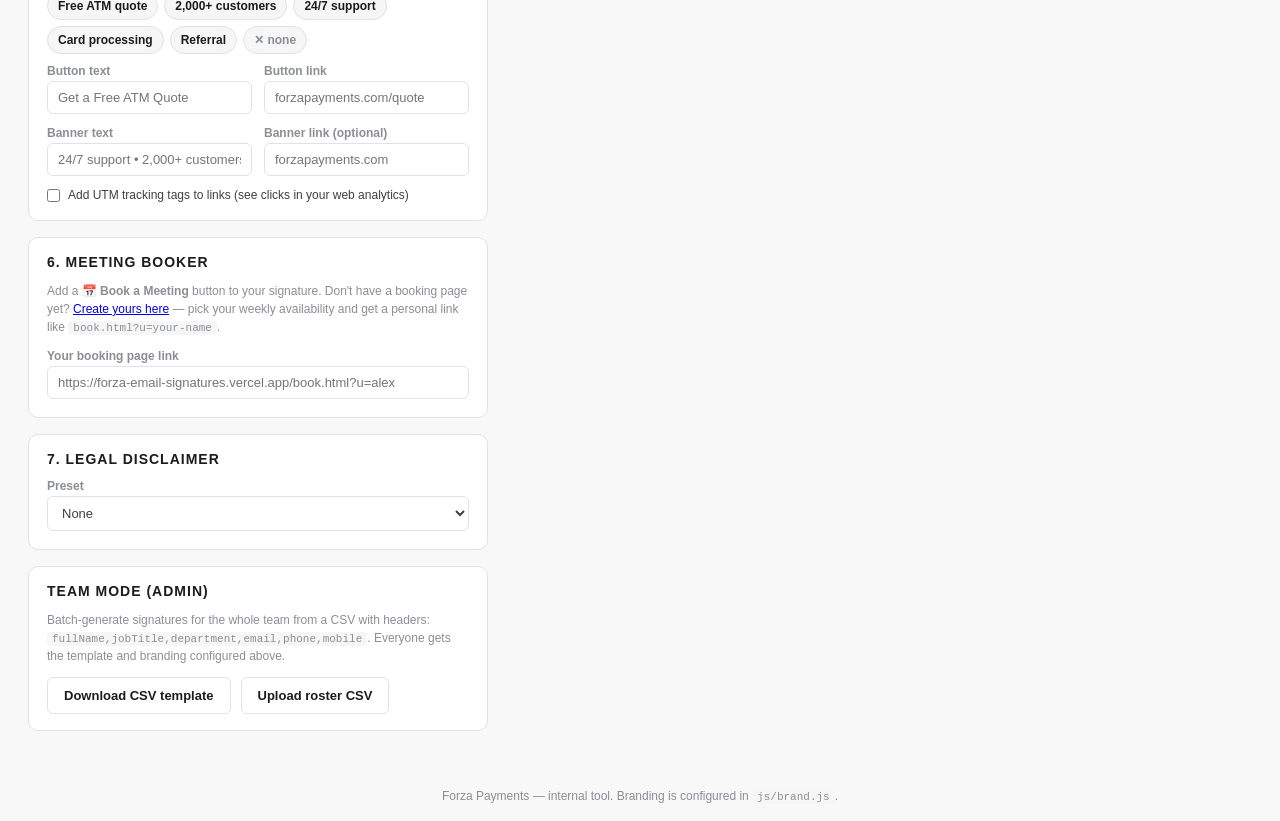
==== commit 388dbe92: "Add four signature templates and an email-safe font picker New templates: Bold (dark header block), " ====
--- a/index.html
+++ b/index.html
@@ -38,10 +38,18 @@
         <button type="button" data-template="modern">Modern</button>
         <button type="button" data-template="compact">Compact</button>
         <button type="button" data-template="executive">Executive</button>
+        <button type="button" data-template="bold">Bold</button>
+        <button type="button" data-template="centered">Centered</button>
+        <button type="button" data-template="minimal">Minimal</button>
+        <button type="button" data-template="corporate">Corporate</button>
       </div>
       <label class="inline-label">Accent color
         <span class="accent-picker" id="accentPicker"></span>
       </label>
+      <label class="inline-label" style="max-width:280px;">Font
+        <select id="fontSelect"></select>
+      </label>
+      <p class="hint">Only email-safe fonts are offered — custom web fonts don't load in Gmail or Outlook.</p>
     </div>
 
     <div class="panel">
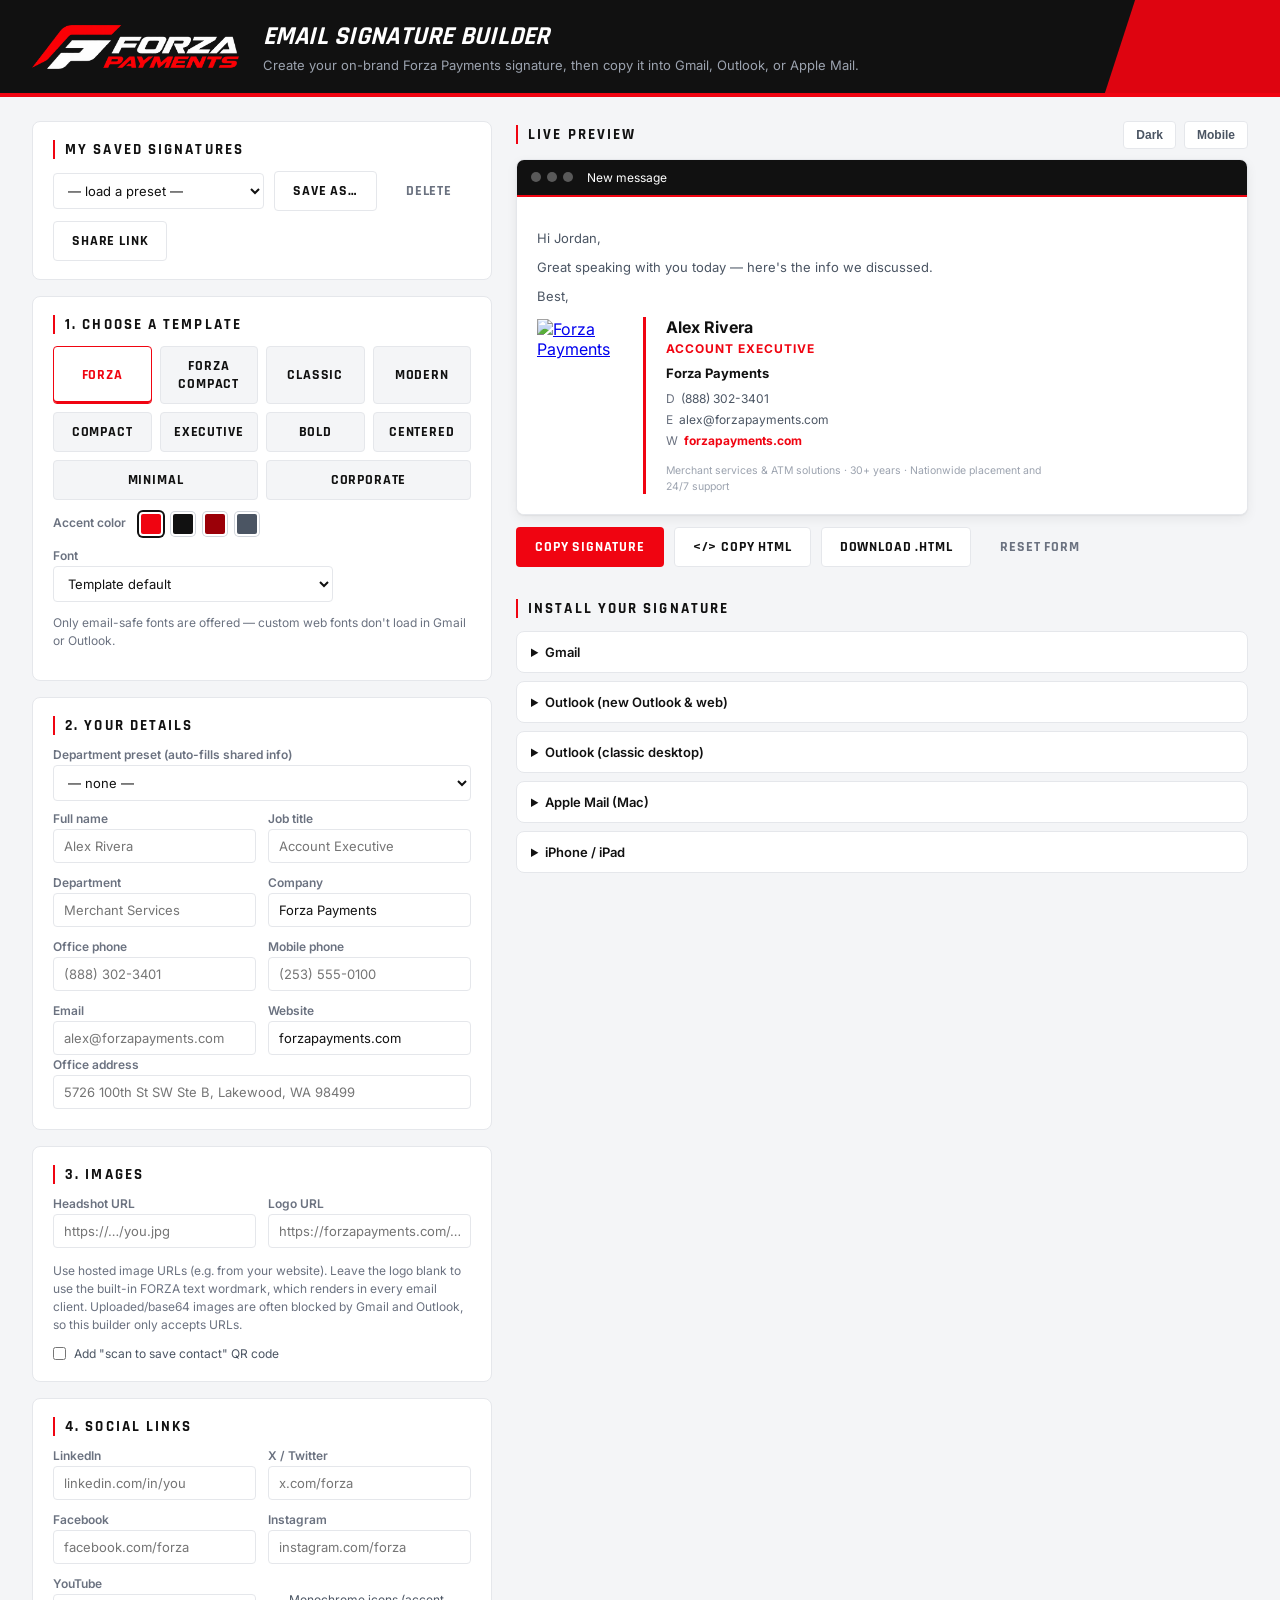
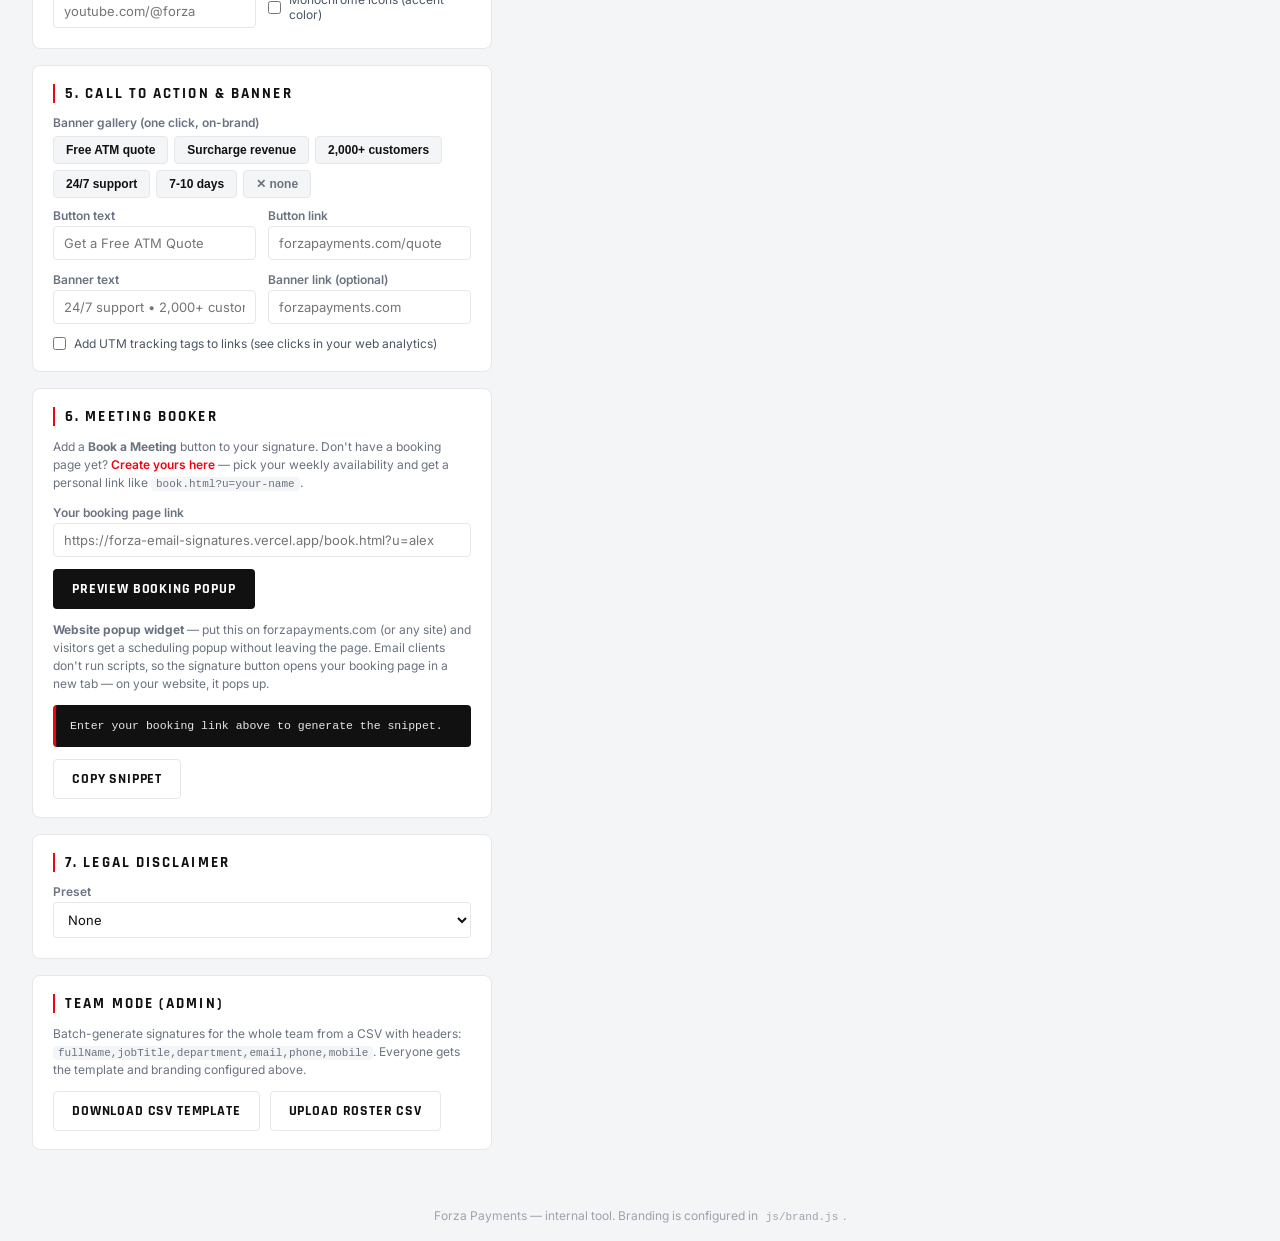
==== commit d03e4cfa: "Rebuild with official design system, add booking popup widget Rebrand everything from the Forza Paym" ====
--- a/index.html
+++ b/index.html
@@ -4,12 +4,16 @@
 <meta charset="UTF-8">
 <meta name="viewport" content="width=device-width, initial-scale=1.0">
 <title>Forza Payments — Email Signature Builder</title>
+<link rel="preconnect" href="https://fonts.googleapis.com">
+<link rel="preconnect" href="https://fonts.gstatic.com" crossorigin>
+<link href="https://fonts.googleapis.com/css2?family=Rajdhani:ital,wght@0,600;0,700;1,600;1,700&family=Inter:wght@400;600;700&display=swap" rel="stylesheet">
 <link rel="stylesheet" href="css/styles.css">
-<link rel="icon" href="assets/forza-icon.png" type="image/png">
+<link rel="icon" href="assets/brand/icon-32.png" type="image/png">
+<link rel="apple-touch-icon" href="assets/brand/icon-180.png">
 </head>
 <body>
 <header class="topbar">
-  <img src="assets/forza-logo.png" alt="Forza Payments" class="topbar-logo">
+  <img src="assets/brand/forza-lockup-dark.png" alt="Forza Payments" class="topbar-logo">
   <div>
     <h1>Email Signature Builder</h1>
     <p>Create your on-brand Forza Payments signature, then copy it into Gmail, Outlook, or Apple Mail.</p>
@@ -25,8 +29,8 @@
       <div class="row-buttons preset-row">
         <select id="presetSelect" style="flex:1;min-width:140px;"><option value="">— load a preset —</option></select>
         <button type="button" class="btn secondary" id="presetSaveBtn">Save as…</button>
-        <button type="button" class="btn ghost" id="presetDeleteBtn" title="Delete selected preset">🗑</button>
-        <button type="button" class="btn secondary" id="shareLinkBtn" title="Copy a link that opens the builder pre-filled with this signature">🔗 Share link</button>
+        <button type="button" class="btn ghost" id="presetDeleteBtn" title="Delete selected preset">Delete</button>
+        <button type="button" class="btn secondary" id="shareLinkBtn" title="Copy a link that opens the builder pre-filled with this signature">Share link</button>
       </div>
       <div id="presetStatus" class="hint"></div>
     </div>
@@ -34,7 +38,9 @@
     <div class="panel">
       <h2>1. Choose a template</h2>
       <div class="template-picker" id="templatePicker">
-        <button type="button" data-template="classic" class="active">Classic</button>
+        <button type="button" data-template="forza" class="active">Forza</button>
+        <button type="button" data-template="forzacompact">Forza Compact</button>
+        <button type="button" data-template="classic">Classic</button>
         <button type="button" data-template="modern">Modern</button>
         <button type="button" data-template="compact">Compact</button>
         <button type="button" data-template="executive">Executive</button>
@@ -109,10 +115,20 @@
 
     <div class="panel">
       <h2>6. Meeting booker</h2>
-      <p class="hint">Add a <b>📅 Book a Meeting</b> button to your signature. Don't have a booking
+      <p class="hint">Add a <b>Book a Meeting</b> button to your signature. Don't have a booking
       page yet? <a href="meetings.html" target="_blank">Create yours here</a> — pick your weekly
       availability and get a personal link like <code>book.html?u=your-name</code>.</p>
       <label>Your booking page link <input id="bookingUrl" placeholder="https://forza-email-signatures.vercel.app/book.html?u=alex"></label>
+      <div class="row-buttons">
+        <button type="button" class="btn dark" id="popupPreviewBtn">Preview booking popup</button>
+      </div>
+      <p class="hint" style="margin-top:12px;"><b>Website popup widget</b> — put this on forzapayments.com (or any site)
+      and visitors get a scheduling popup without leaving the page. Email clients don't run scripts, so
+      the signature button opens your booking page in a new tab — on your website, it pops up.</p>
+      <code class="snippet" id="embedSnippet">Enter your booking link above to generate the snippet.</code>
+      <div class="row-buttons">
+        <button type="button" class="btn secondary" id="copySnippetBtn">Copy snippet</button>
+      </div>
     </div>
 
     <div class="panel">
@@ -147,8 +163,8 @@
     <div class="preview-toolbar">
       <h2>Live preview</h2>
       <div class="toggles">
-        <button type="button" id="darkToggle" class="toggle" title="Preview on dark background">🌙 Dark</button>
-        <button type="button" id="mobileToggle" class="toggle" title="Preview at phone width">📱 Mobile</button>
+        <button type="button" id="darkToggle" class="toggle" title="Preview on dark background">Dark</button>
+        <button type="button" id="mobileToggle" class="toggle" title="Preview at phone width">Mobile</button>
       </div>
     </div>
 
@@ -166,9 +182,9 @@
     </div>
 
     <div class="row-buttons export-row">
-      <button type="button" class="btn primary" id="copyRichBtn">📋 Copy signature</button>
+      <button type="button" class="btn primary" id="copyRichBtn">Copy signature</button>
       <button type="button" class="btn secondary" id="copyHtmlBtn">&lt;/&gt; Copy HTML</button>
-      <button type="button" class="btn secondary" id="downloadBtn">⬇ Download .html</button>
+      <button type="button" class="btn secondary" id="downloadBtn">Download .html</button>
       <button type="button" class="btn ghost" id="resetBtn">Reset form</button>
     </div>
     <div id="toast" class="toast" role="status"></div>
@@ -229,6 +245,7 @@
 
 <script src="js/brand.js"></script>
 <script src="js/templates.js"></script>
+<script src="embed.js" data-mode="none"></script>
 <script src="js/app.js"></script>
 </body>
 </html>
--- a/css/styles.css
+++ b/css/styles.css
@@ -1,137 +1,209 @@
-/* Forza Payments signature builder — app chrome styles.
-   Brand palette mirrors js/brand.js; update both together. */
+/* Forza Payments signature builder — app chrome.
+   Styled per the Forza Payments Design System: Forza Red #F00411 on carbon
+   and paper, Rajdhani display / Inter body, 4px buttons, 8px cards, sharp
+   wedge accents. Signature OUTPUT stays email-safe in js/templates.js. */
 :root {
-  --forza-primary: #1C1C1C;
-  --forza-accent: #D00F10;
-  --forza-accent-dark: #A50C0D;
-  --forza-text: #3D4145;
-  --forza-muted: #8A8F94;
-  --forza-light: #F6F6F6;
-  --forza-border: #E2E2E2;
-  --forza-bg: #F8F8F8;
-  --radius: 10px;
+  --forza-red: #F00411;
+  --forza-red-600: #C9000B;
+  --forza-red-700: #9B0008;
+  --forza-red-100: #FFE8E9;
+  --carbon: #111111;
+  --carbon-800: #1F2937;
+  --paper: #F4F5F7;
+  --white: #FFFFFF;
+  --fg-1: #111111;
+  --fg-2: #4B5563;
+  --fg-3: #6B7280;
+  --fg-faint: #9CA3AF;
+  --border-1: #E5E7EB;
+  --border-2: #D1D5DB;
+  --shadow-card: 0 1px 2px rgba(17,17,17,.06), 0 4px 12px rgba(17,17,17,.06);
+  --shadow-red-glow: 0 6px 20px rgba(240,4,17,.25);
+  --r-sm: 4px;
+  --r-md: 8px;
+  --font-display: 'Rajdhani', 'Barlow Condensed', ui-sans-serif, system-ui, sans-serif;
+  --font-body: 'Inter', ui-sans-serif, system-ui, sans-serif;
+  --ease: cubic-bezier(.2, .8, .2, 1);
 }
 
 * { box-sizing: border-box; }
 
 body {
   margin: 0;
-  font-family: Arial, Helvetica, sans-serif;
-  color: var(--forza-text);
-  background: var(--forza-bg);
-}
-
+  font-family: var(--font-body);
+  color: var(--fg-2);
+  background: var(--paper);
+}
+
+/* ---------- carbon topbar with wedge ---------- */
 .topbar {
+  position: relative;
   display: flex;
   align-items: center;
-  gap: 20px;
-  padding: 18px 28px;
-  background: #fff;
-  border-bottom: 3px solid var(--forza-accent);
-}
-.topbar-logo { height: 52px; }
-.topbar h1 { margin: 0; font-size: 22px; color: var(--forza-primary); }
-.topbar p { margin: 4px 0 0; font-size: 13px; color: var(--forza-muted); }
+  gap: 24px;
+  padding: 20px 32px;
+  background: var(--carbon);
+  border-bottom: 4px solid var(--forza-red);
+  overflow: hidden;
+}
+.topbar::before {
+  /* forward-leaning red wedge, mirroring the logo */
+  content: "";
+  position: absolute;
+  right: -60px;
+  top: 0;
+  bottom: 0;
+  width: 220px;
+  background: var(--forza-red);
+  transform: skewX(-18deg);
+  opacity: .92;
+}
+.topbar > * { position: relative; }
+.topbar-logo { height: 44px; display: block; }
+.topbar h1 {
+  margin: 0;
+  font-family: var(--font-display);
+  font-style: italic;
+  font-weight: 700;
+  font-size: 26px;
+  letter-spacing: .01em;
+  color: var(--white);
+  text-transform: uppercase;
+}
+.topbar p { margin: 4px 0 0; font-size: 13px; color: #9CA3AF; }
 
 .layout {
   display: grid;
   grid-template-columns: minmax(340px, 460px) 1fr;
   gap: 24px;
-  padding: 24px 28px;
-  max-width: 1400px;
+  padding: 24px 32px;
+  max-width: 1280px;
   margin: 0 auto;
 }
 @media (max-width: 980px) { .layout { grid-template-columns: 1fr; } }
 
+/* ---------- cards ---------- */
 .panel {
-  background: #fff;
-  border: 1px solid var(--forza-border);
-  border-radius: var(--radius);
-  padding: 16px 18px;
+  background: var(--white);
+  border: 1px solid var(--border-1);
+  border-radius: var(--r-md);
+  padding: 18px 20px;
   margin-bottom: 16px;
-}
+  transition: border-color 180ms var(--ease);
+}
+.panel:hover { border-color: var(--border-2); }
 .panel h2 {
   margin: 0 0 12px;
-  font-size: 14px;
-  text-transform: uppercase;
-  letter-spacing: 1px;
-  color: var(--forza-primary);
+  font-family: var(--font-display);
+  font-size: 15px;
+  font-weight: 700;
+  text-transform: uppercase;
+  letter-spacing: .14em;
+  color: var(--fg-1);
+  border-left: 2px solid var(--forza-red);
+  padding-left: 10px;
 }
 
 .grid-2 { display: grid; grid-template-columns: 1fr 1fr; gap: 10px 12px; }
 @media (max-width: 480px) { .grid-2 { grid-template-columns: 1fr; } }
 
-label { display: block; font-size: 12px; font-weight: bold; color: var(--forza-muted); margin-bottom: 2px; }
+label { display: block; font-size: 12px; font-weight: 600; color: var(--fg-3); margin-bottom: 2px; }
 input, select, textarea {
   width: 100%;
   margin-top: 3px;
   padding: 8px 10px;
   font-size: 13px;
-  font-family: inherit;
-  color: var(--forza-text);
-  border: 1px solid var(--forza-border);
-  border-radius: 6px;
-  background: #fff;
+  font-family: var(--font-body);
+  color: var(--fg-1);
+  border: 1px solid var(--border-1);
+  border-radius: var(--r-sm);
+  background: var(--white);
+  transition: border-color 180ms var(--ease);
 }
 input:focus, select:focus, textarea:focus {
-  outline: 2px solid var(--forza-accent);
-  outline-offset: -1px;
-  border-color: var(--forza-accent);
-}
-.checkbox-label { display: flex; align-items: center; gap: 8px; font-weight: normal; color: var(--forza-text); margin-top: 10px; }
-.checkbox-label input { width: auto; margin: 0; }
+  outline: 2px solid var(--forza-red);
+  outline-offset: 2px;
+  border-color: var(--forza-red);
+}
+.checkbox-label { display: flex; align-items: center; gap: 8px; font-weight: normal; color: var(--fg-2); margin-top: 10px; }
+.checkbox-label input { width: auto; margin: 0; accent-color: var(--forza-red); }
 .inline-label { margin-top: 12px; }
 .hidden { display: none; }
-.hint { font-size: 12px; color: var(--forza-muted); line-height: 1.5; }
-code { background: var(--forza-light); padding: 1px 5px; border-radius: 4px; font-size: 11px; }
-
+.hint { font-size: 12px; color: var(--fg-3); line-height: 1.5; }
+.hint a { color: var(--forza-red); font-weight: 600; text-decoration: none; }
+.hint a:hover { text-decoration: underline; }
+code { background: var(--paper); padding: 1px 5px; border-radius: var(--r-sm); font-size: 11px; }
+
+/* ---------- template picker ---------- */
 .template-picker { display: flex; gap: 8px; flex-wrap: wrap; }
 .template-picker button {
   flex: 1;
-  min-width: 90px;
+  min-width: 86px;
   padding: 10px 8px;
-  font-size: 13px;
-  font-weight: bold;
-  color: var(--forza-primary);
-  background: var(--forza-light);
-  border: 2px solid transparent;
-  border-radius: 8px;
-  cursor: pointer;
-}
-.template-picker button.active { border-color: var(--forza-accent); background: #fff; }
+  font-family: var(--font-display);
+  font-size: 14px;
+  font-weight: 700;
+  text-transform: uppercase;
+  letter-spacing: .06em;
+  color: var(--fg-1);
+  background: var(--paper);
+  border: 1px solid var(--border-1);
+  border-radius: var(--r-sm);
+  cursor: pointer;
+  transition: all 180ms var(--ease);
+}
+.template-picker button:hover { border-color: var(--forza-red); color: var(--forza-red); }
+.template-picker button.active { border-color: var(--forza-red); background: var(--white); color: var(--forza-red); box-shadow: inset 0 -2px 0 var(--forza-red); }
 
 .accent-picker { display: inline-flex; gap: 8px; margin-left: 10px; vertical-align: middle; }
 .accent-swatch {
   width: 24px; height: 24px;
-  border-radius: 50%;
-  border: 2px solid #fff;
-  box-shadow: 0 0 0 1px var(--forza-border);
+  border-radius: var(--r-sm);
+  border: 2px solid var(--white);
+  box-shadow: 0 0 0 1px var(--border-2);
   cursor: pointer;
   padding: 0;
-}
-.accent-swatch.active { box-shadow: 0 0 0 3px var(--forza-primary); }
+  transition: transform 180ms var(--ease);
+}
+.accent-swatch:hover { transform: translateY(-1px); }
+.accent-swatch.active { box-shadow: 0 0 0 2px var(--carbon); }
 
 /* ---------- preview ---------- */
 .preview-pane { position: sticky; top: 16px; align-self: start; }
 .preview-toolbar { display: flex; justify-content: space-between; align-items: center; margin-bottom: 10px; }
-.preview-toolbar h2 { margin: 0; font-size: 14px; text-transform: uppercase; letter-spacing: 1px; color: var(--forza-primary); }
+.preview-toolbar h2 {
+  margin: 0;
+  font-family: var(--font-display);
+  font-size: 15px;
+  font-weight: 700;
+  text-transform: uppercase;
+  letter-spacing: .14em;
+  color: var(--fg-1);
+  border-left: 2px solid var(--forza-red);
+  padding-left: 10px;
+}
 .toggles { display: flex; gap: 8px; }
 .toggle {
   padding: 6px 12px;
   font-size: 12px;
-  border: 1px solid var(--forza-border);
-  border-radius: 6px;
-  background: #fff;
-  cursor: pointer;
-}
-.toggle.active { background: var(--forza-primary); color: #fff; border-color: var(--forza-primary); }
+  font-weight: 600;
+  border: 1px solid var(--border-1);
+  border-radius: var(--r-sm);
+  background: var(--white);
+  color: var(--fg-2);
+  cursor: pointer;
+  transition: all 180ms var(--ease);
+}
+.toggle:hover { border-color: var(--forza-red); }
+.toggle.active { background: var(--carbon); color: var(--white); border-color: var(--carbon); }
 
 .email-mock {
-  background: #fff;
-  border: 1px solid var(--forza-border);
-  border-radius: var(--radius);
+  background: var(--white);
+  border: 1px solid var(--border-1);
+  border-radius: var(--r-md);
   overflow: hidden;
-  transition: max-width 0.25s;
+  transition: max-width 250ms var(--ease);
+  box-shadow: var(--shadow-card);
 }
 .email-mock.mobile { max-width: 390px; }
 .email-mock-header {
@@ -139,30 +211,41 @@
   align-items: center;
   gap: 6px;
   padding: 10px 14px;
-  background: var(--forza-primary);
-}
-.mock-dot { width: 10px; height: 10px; border-radius: 50%; background: rgba(255,255,255,0.35); }
-.mock-title { margin-left: 8px; color: #fff; font-size: 12px; }
-.email-mock-body { padding: 20px; overflow-x: auto; background: #fff; }
-.email-mock.dark .email-mock-body { background: #1F2933; }
-.email-mock.dark .mock-text { color: #CBD2D9; }
-.mock-text { font-size: 13px; color: var(--forza-text); }
-
+  background: var(--carbon);
+  border-bottom: 2px solid var(--forza-red);
+}
+.mock-dot { width: 10px; height: 10px; border-radius: 999px; background: rgba(255,255,255,.3); }
+.mock-title { margin-left: 8px; color: var(--white); font-size: 12px; }
+.email-mock-body { padding: 20px; overflow-x: auto; background: var(--white); }
+.email-mock.dark .email-mock-body { background: #1F2937; }
+.email-mock.dark .mock-text { color: #D1D5DB; }
+.mock-text { font-size: 13px; color: var(--fg-2); }
+
+/* ---------- buttons ---------- */
 .row-buttons { display: flex; gap: 10px; flex-wrap: wrap; margin-top: 12px; }
 .btn {
-  padding: 10px 16px;
-  font-size: 13px;
-  font-weight: bold;
-  border-radius: 6px;
+  padding: 10px 18px;
+  font-family: var(--font-display);
+  font-size: 14px;
+  font-weight: 700;
+  text-transform: uppercase;
+  letter-spacing: .06em;
+  border-radius: var(--r-sm);
   border: 1px solid transparent;
   cursor: pointer;
-}
-.btn.primary { background: var(--forza-accent); color: #fff; }
-.btn.primary:hover { background: var(--forza-accent-dark); }
-.btn.secondary { background: #fff; color: var(--forza-primary); border-color: var(--forza-border); }
-.btn.secondary:hover { border-color: var(--forza-accent); }
-.btn.ghost { background: transparent; color: var(--forza-muted); }
-.file-btn { display: inline-flex; align-items: center; margin: 0; font-size: 13px; }
+  transition: all 180ms var(--ease);
+}
+.btn:active { transform: scale(.98); }
+.btn:focus-visible { outline: 2px solid var(--forza-red); outline-offset: 2px; }
+.btn.primary { background: var(--forza-red); color: var(--white); }
+.btn.primary:hover { background: var(--forza-red-600); box-shadow: var(--shadow-red-glow); }
+.btn.dark { background: var(--carbon); color: var(--white); }
+.btn.dark:hover { background: var(--carbon-800); }
+.btn.secondary { background: var(--white); color: var(--fg-1); border-color: var(--border-1); }
+.btn.secondary:hover { border-color: var(--forza-red); color: var(--forza-red); }
+.btn.ghost { background: transparent; color: var(--fg-3); }
+.btn.ghost:hover { color: var(--forza-red); }
+.file-btn { display: inline-flex; align-items: center; margin: 0; font-size: 14px; }
 
 .toast {
   margin-top: 10px;
@@ -170,31 +253,43 @@
   max-height: 0;
   overflow: hidden;
   font-size: 13px;
-  font-weight: bold;
-  color: #fff;
-  background: var(--forza-primary);
-  border-radius: 6px;
-  transition: all 0.25s;
+  font-weight: 600;
+  color: var(--white);
+  background: var(--carbon);
+  border-left: 3px solid var(--forza-red);
+  border-radius: var(--r-sm);
+  transition: all 250ms var(--ease);
 }
 .toast.show { max-height: 60px; padding: 10px 14px; }
 
+/* ---------- guides ---------- */
 .guides { margin-top: 22px; }
-.guides h2 { font-size: 14px; text-transform: uppercase; letter-spacing: 1px; color: var(--forza-primary); }
+.guides h2 {
+  font-family: var(--font-display);
+  font-size: 15px;
+  font-weight: 700;
+  text-transform: uppercase;
+  letter-spacing: .14em;
+  color: var(--fg-1);
+  border-left: 2px solid var(--forza-red);
+  padding-left: 10px;
+}
 .guides details {
-  background: #fff;
-  border: 1px solid var(--forza-border);
-  border-radius: 8px;
+  background: var(--white);
+  border: 1px solid var(--border-1);
+  border-radius: var(--r-md);
   margin-bottom: 8px;
   padding: 0 14px;
 }
-.guides summary { padding: 12px 0; font-weight: bold; font-size: 13px; color: var(--forza-primary); cursor: pointer; }
+.guides summary { padding: 12px 0; font-weight: 600; font-size: 13px; color: var(--fg-1); cursor: pointer; }
+.guides summary:hover { color: var(--forza-red); }
 .guides ol { font-size: 13px; line-height: 1.7; margin: 0 0 12px; }
 
 .footer {
   text-align: center;
   padding: 18px;
   font-size: 12px;
-  color: var(--forza-muted);
+  color: var(--fg-faint);
 }
 
 /* ---------- presets & banner gallery ---------- */
@@ -202,14 +297,31 @@
 .preset-row select { width: auto; margin-top: 0; }
 .banner-gallery { display: flex; flex-wrap: wrap; gap: 6px; margin-top: 6px; }
 .banner-chip {
-  padding: 6px 10px;
+  padding: 6px 12px;
   font-size: 12px;
-  font-weight: bold;
-  color: var(--forza-primary);
-  background: var(--forza-light);
-  border: 1px solid var(--forza-border);
-  border-radius: 999px;
-  cursor: pointer;
-}
-.banner-chip:hover { border-color: var(--forza-accent); color: var(--forza-accent); }
-.banner-chip-clear { color: var(--forza-muted); }
+  font-weight: 600;
+  color: var(--fg-1);
+  background: var(--paper);
+  border: 1px solid var(--border-1);
+  border-radius: var(--r-sm);
+  cursor: pointer;
+  transition: all 180ms var(--ease);
+}
+.banner-chip:hover { border-color: var(--forza-red); color: var(--forza-red); }
+.banner-chip-clear { color: var(--fg-3); }
+
+/* ---------- embed snippet ---------- */
+.snippet {
+  display: block;
+  background: var(--carbon);
+  color: #E5E7EB;
+  font-family: 'JetBrains Mono', ui-monospace, Menlo, Consolas, monospace;
+  font-size: 11.5px;
+  line-height: 1.6;
+  padding: 12px 14px;
+  border-radius: var(--r-sm);
+  border-left: 3px solid var(--forza-red);
+  white-space: pre-wrap;
+  word-break: break-all;
+  margin-top: 8px;
+}
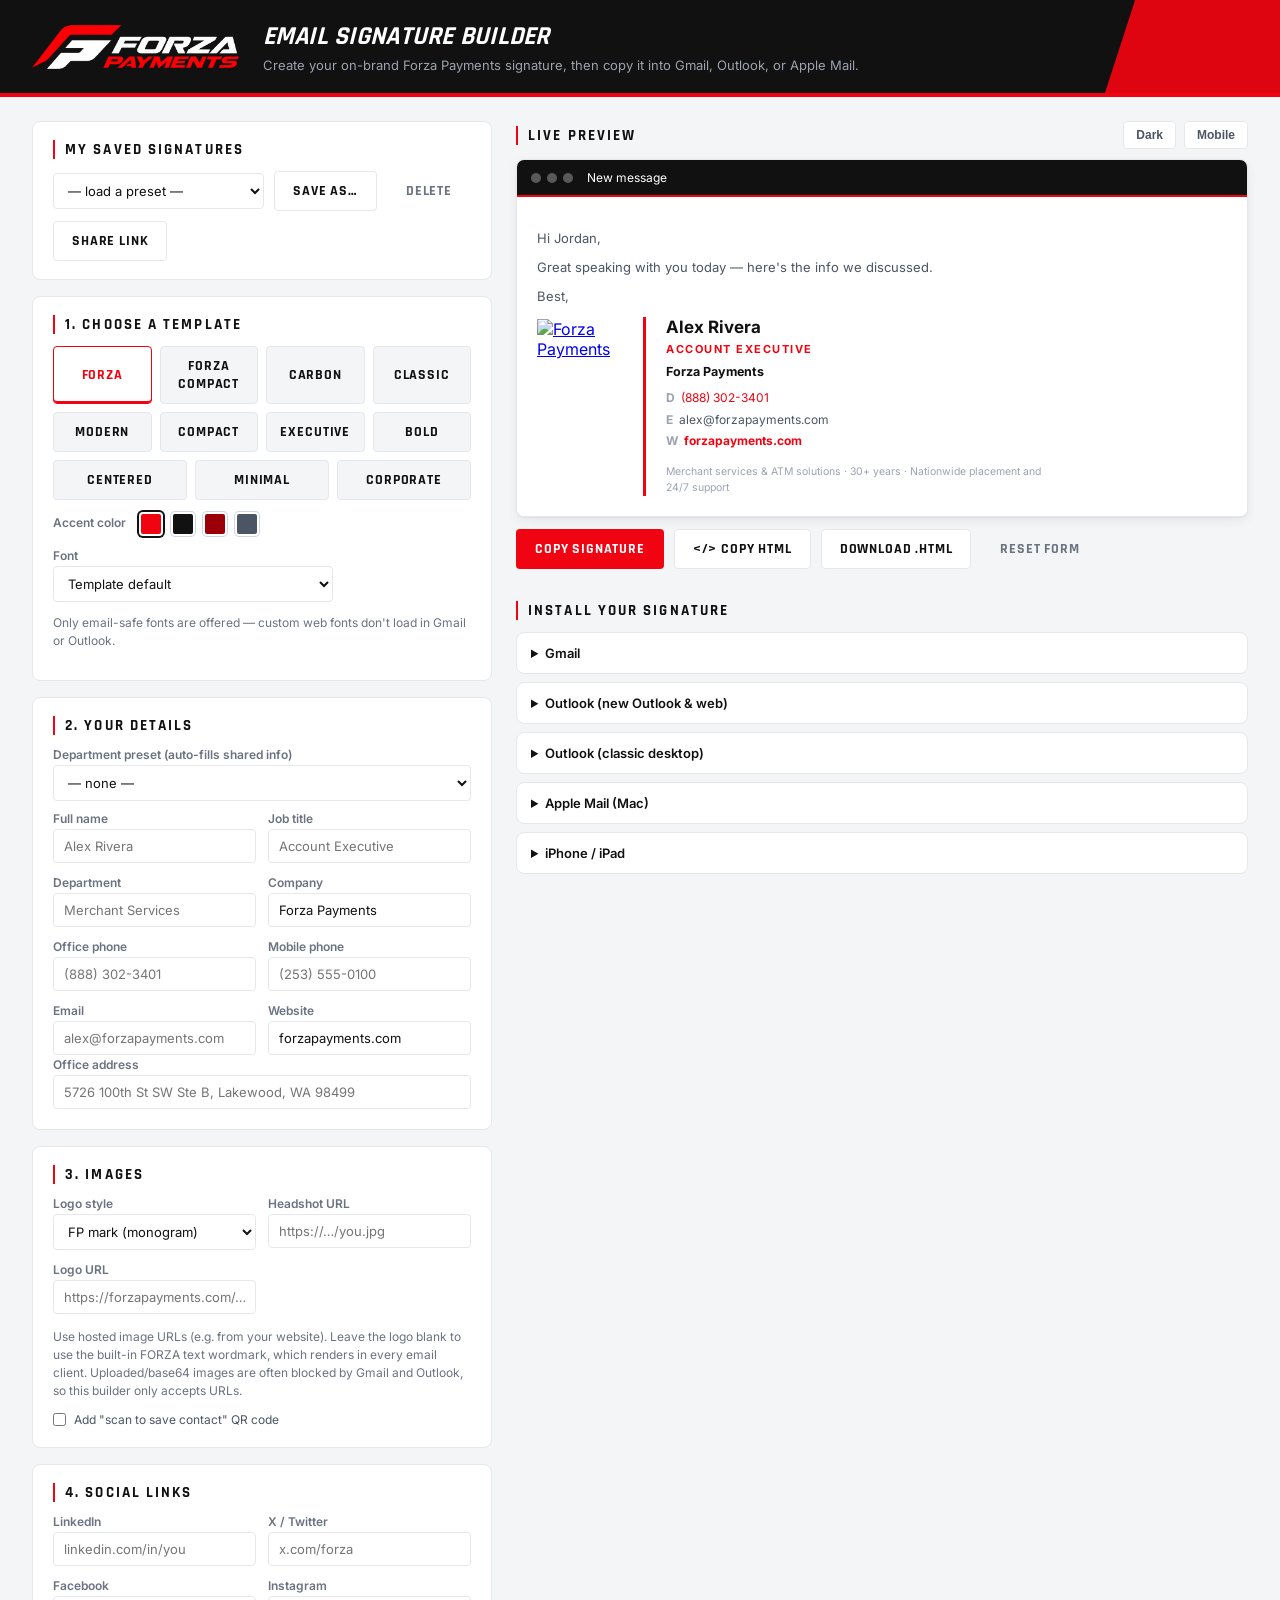
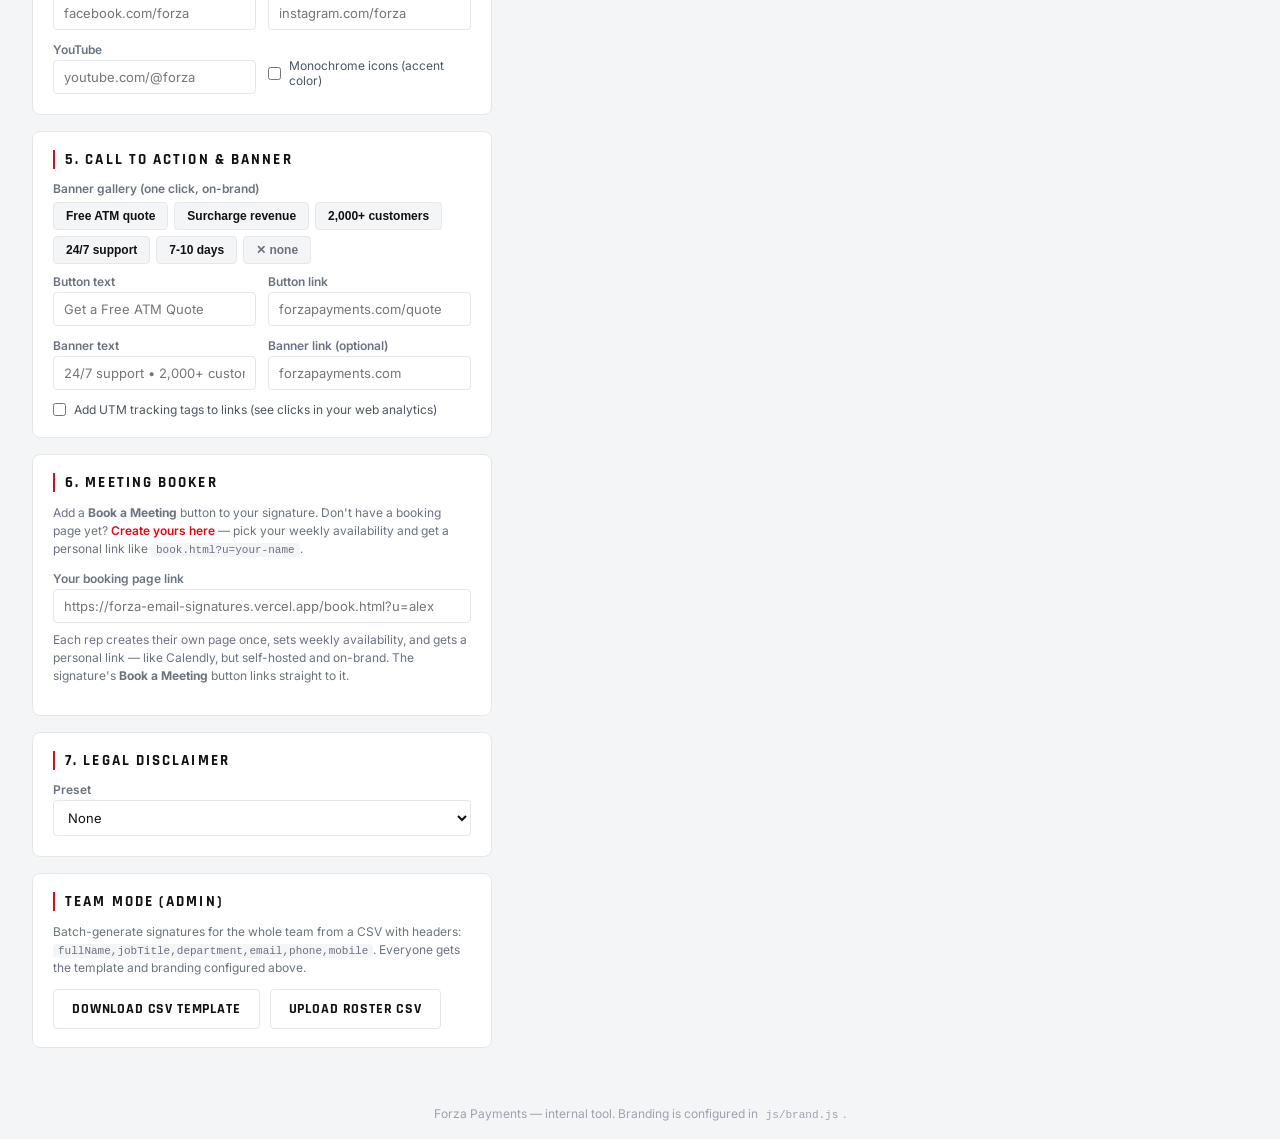
==== commit a8a95011: "Drop website popup, add lockup logo option and Carbon template Remove the embed popup widget entirel" ====
--- a/index.html
+++ b/index.html
@@ -40,6 +40,7 @@
       <div class="template-picker" id="templatePicker">
         <button type="button" data-template="forza" class="active">Forza</button>
         <button type="button" data-template="forzacompact">Forza Compact</button>
+        <button type="button" data-template="carbon">Carbon</button>
         <button type="button" data-template="classic">Classic</button>
         <button type="button" data-template="modern">Modern</button>
         <button type="button" data-template="compact">Compact</button>
@@ -79,6 +80,14 @@
     <div class="panel">
       <h2>3. Images</h2>
       <div class="grid-2">
+        <label>Logo style
+          <select id="logoStyle">
+            <option value="mark">FP mark (monogram)</option>
+            <option value="lockup">Full lockup — FP Forza Payments</option>
+            <option value="text">Text wordmark</option>
+            <option value="none">No logo</option>
+          </select>
+        </label>
         <label>Headshot URL <input id="photoUrl" placeholder="https://…/you.jpg"></label>
         <label>Logo URL <input id="logoUrl" placeholder="https://forzapayments.com/…/logo.png"></label>
       </div>
@@ -119,16 +128,9 @@
       page yet? <a href="meetings.html" target="_blank">Create yours here</a> — pick your weekly
       availability and get a personal link like <code>book.html?u=your-name</code>.</p>
       <label>Your booking page link <input id="bookingUrl" placeholder="https://forza-email-signatures.vercel.app/book.html?u=alex"></label>
-      <div class="row-buttons">
-        <button type="button" class="btn dark" id="popupPreviewBtn">Preview booking popup</button>
-      </div>
-      <p class="hint" style="margin-top:12px;"><b>Website popup widget</b> — put this on forzapayments.com (or any site)
-      and visitors get a scheduling popup without leaving the page. Email clients don't run scripts, so
-      the signature button opens your booking page in a new tab — on your website, it pops up.</p>
-      <code class="snippet" id="embedSnippet">Enter your booking link above to generate the snippet.</code>
-      <div class="row-buttons">
-        <button type="button" class="btn secondary" id="copySnippetBtn">Copy snippet</button>
-      </div>
+      <p class="hint" style="margin-top:8px;">Each rep creates their own page once, sets weekly availability,
+      and gets a personal link — like Calendly, but self-hosted and on-brand. The signature's
+      <b>Book a Meeting</b> button links straight to it.</p>
     </div>
 
     <div class="panel">
@@ -245,7 +247,6 @@
 
 <script src="js/brand.js"></script>
 <script src="js/templates.js"></script>
-<script src="embed.js" data-mode="none"></script>
 <script src="js/app.js"></script>
 </body>
 </html>
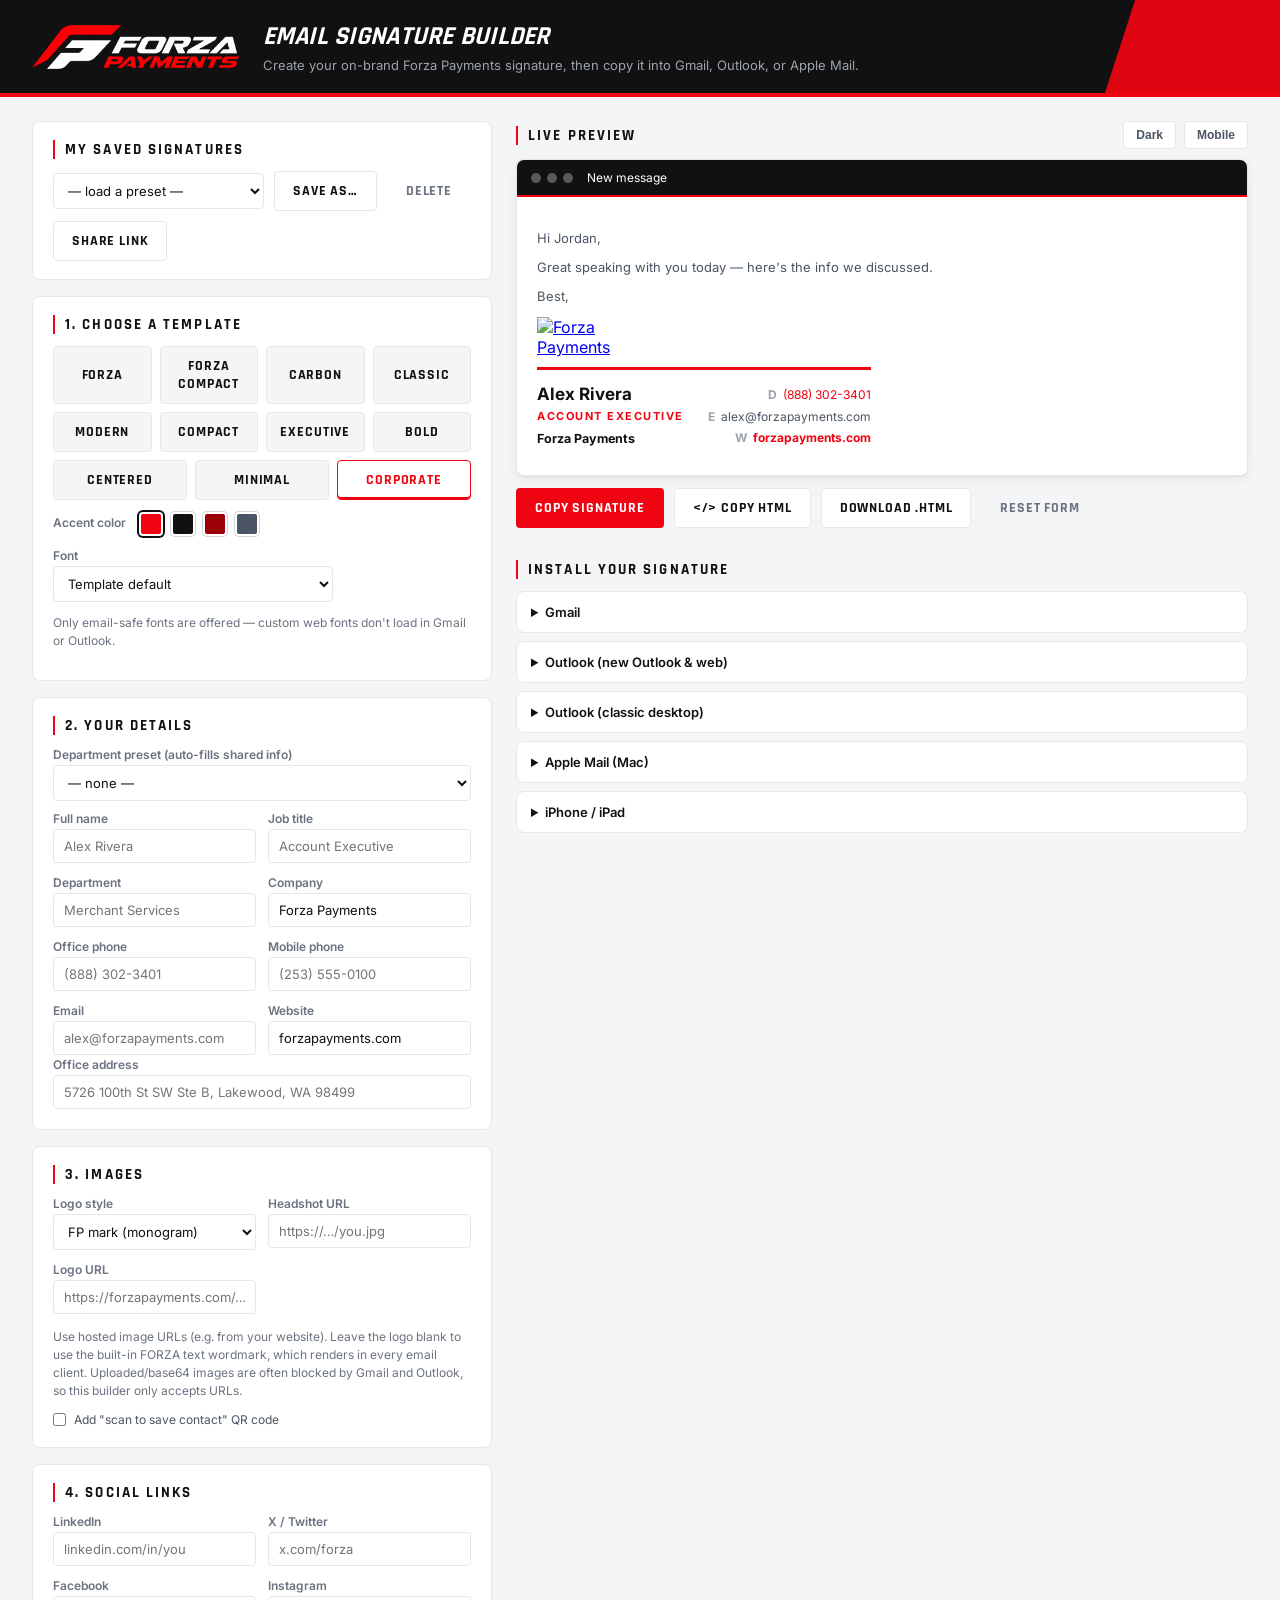
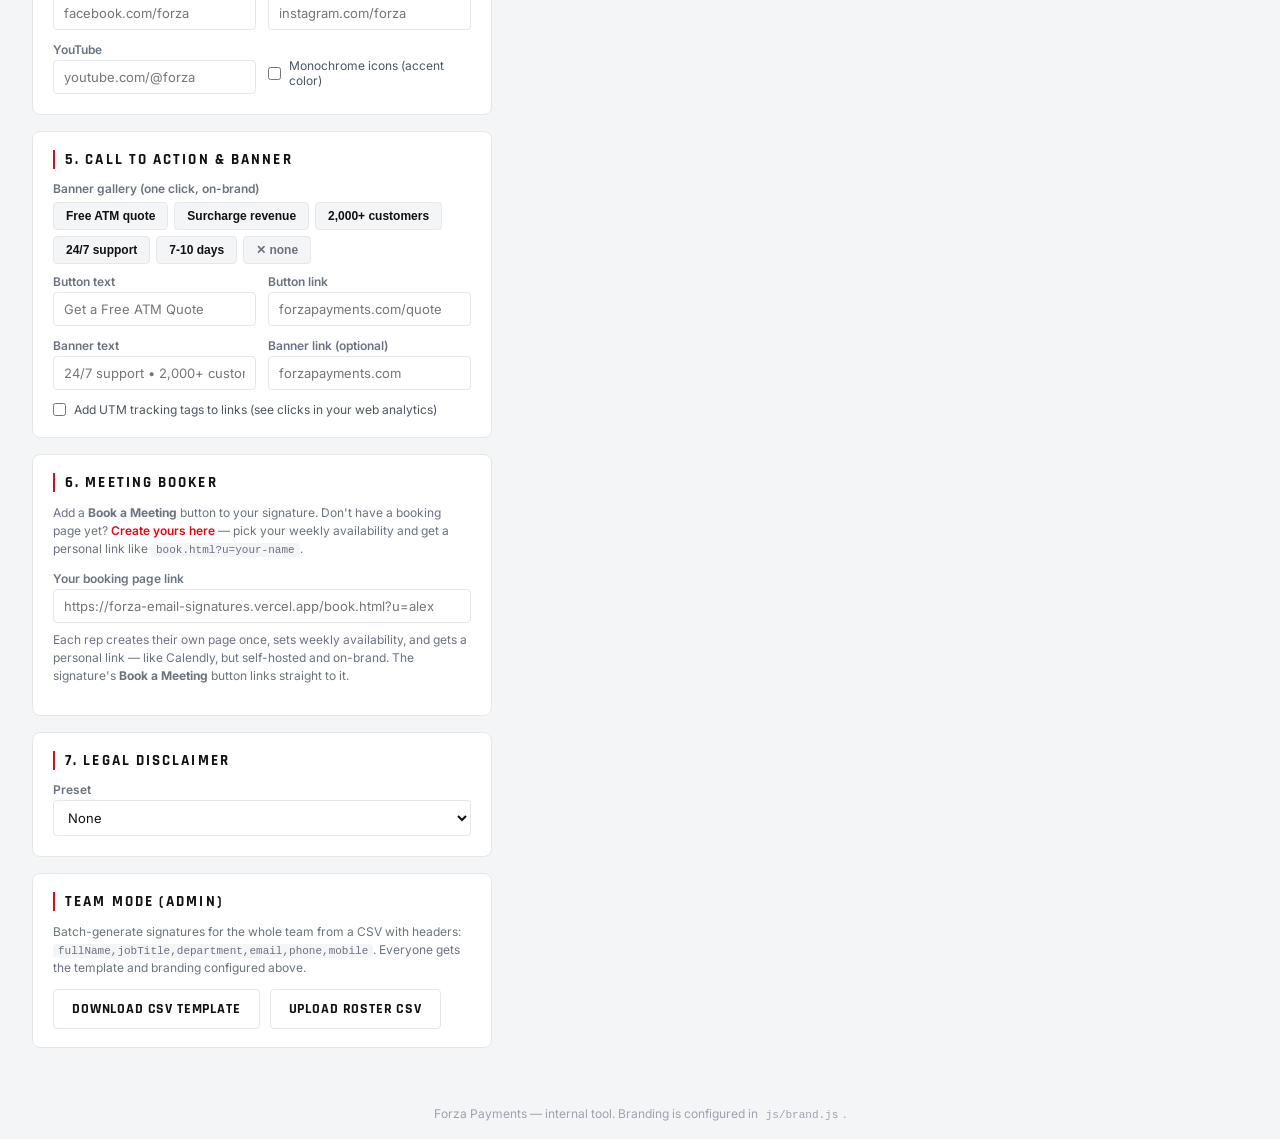
==== commit 5f629b16: "Default to Corporate template, add seven email-safe fonts New font stacks: Calibri (Outlook's defaul" ====
--- a/index.html
+++ b/index.html
@@ -38,7 +38,7 @@
     <div class="panel">
       <h2>1. Choose a template</h2>
       <div class="template-picker" id="templatePicker">
-        <button type="button" data-template="forza" class="active">Forza</button>
+        <button type="button" data-template="forza">Forza</button>
         <button type="button" data-template="forzacompact">Forza Compact</button>
         <button type="button" data-template="carbon">Carbon</button>
         <button type="button" data-template="classic">Classic</button>
@@ -48,7 +48,7 @@
         <button type="button" data-template="bold">Bold</button>
         <button type="button" data-template="centered">Centered</button>
         <button type="button" data-template="minimal">Minimal</button>
-        <button type="button" data-template="corporate">Corporate</button>
+        <button type="button" data-template="corporate" class="active">Corporate</button>
       </div>
       <label class="inline-label">Accent color
         <span class="accent-picker" id="accentPicker"></span>
